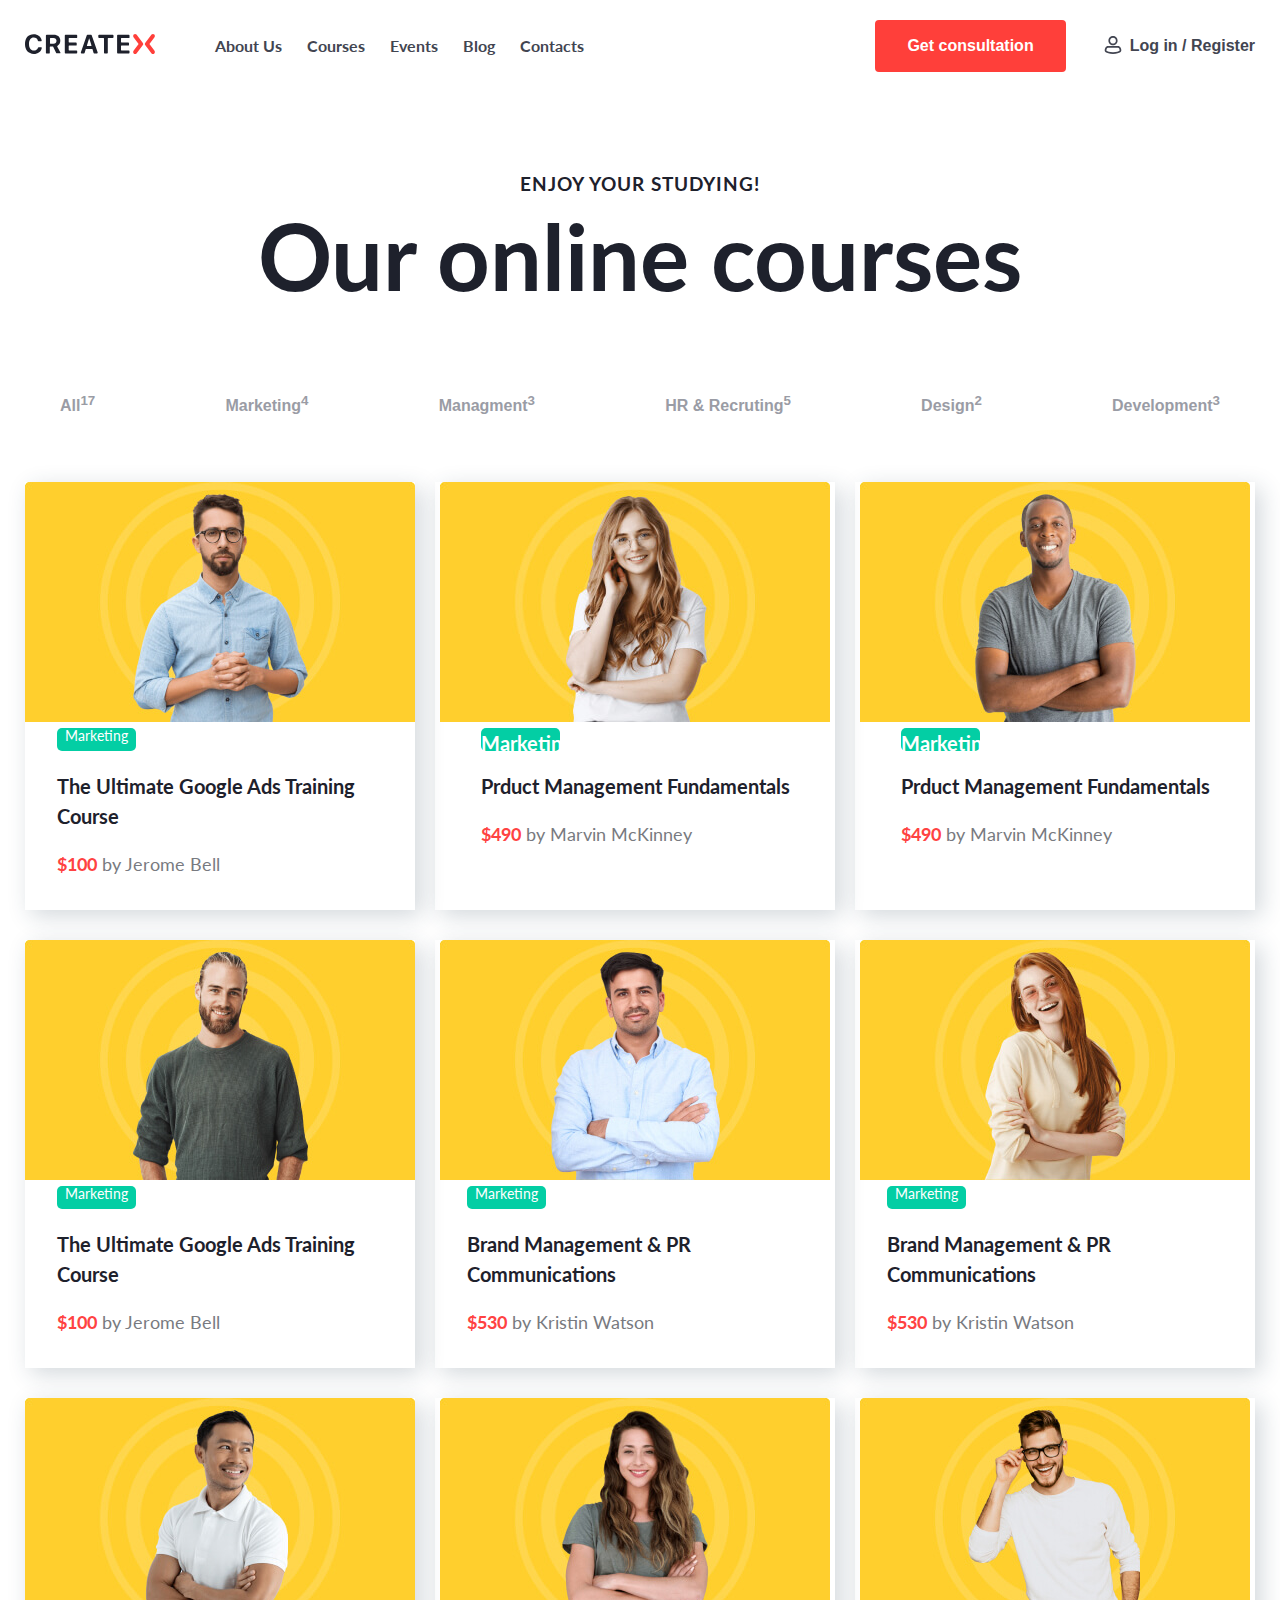
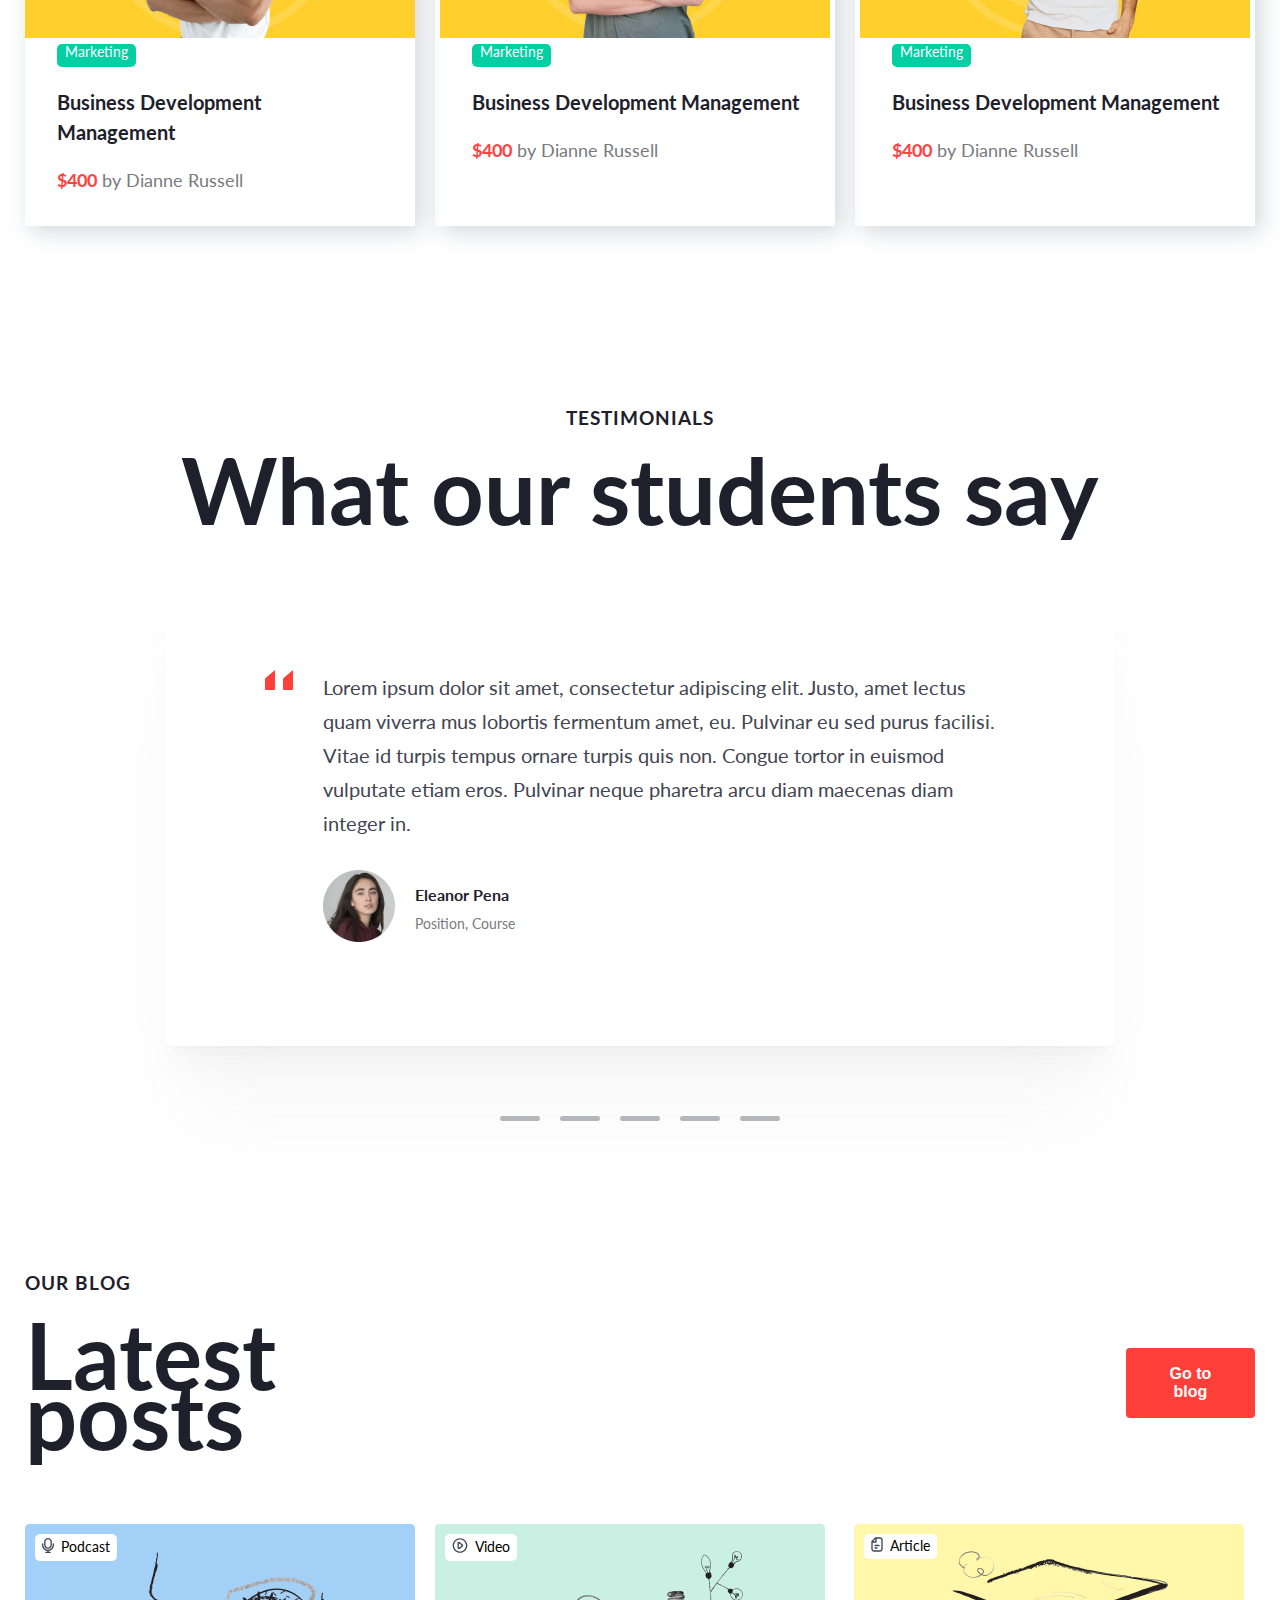
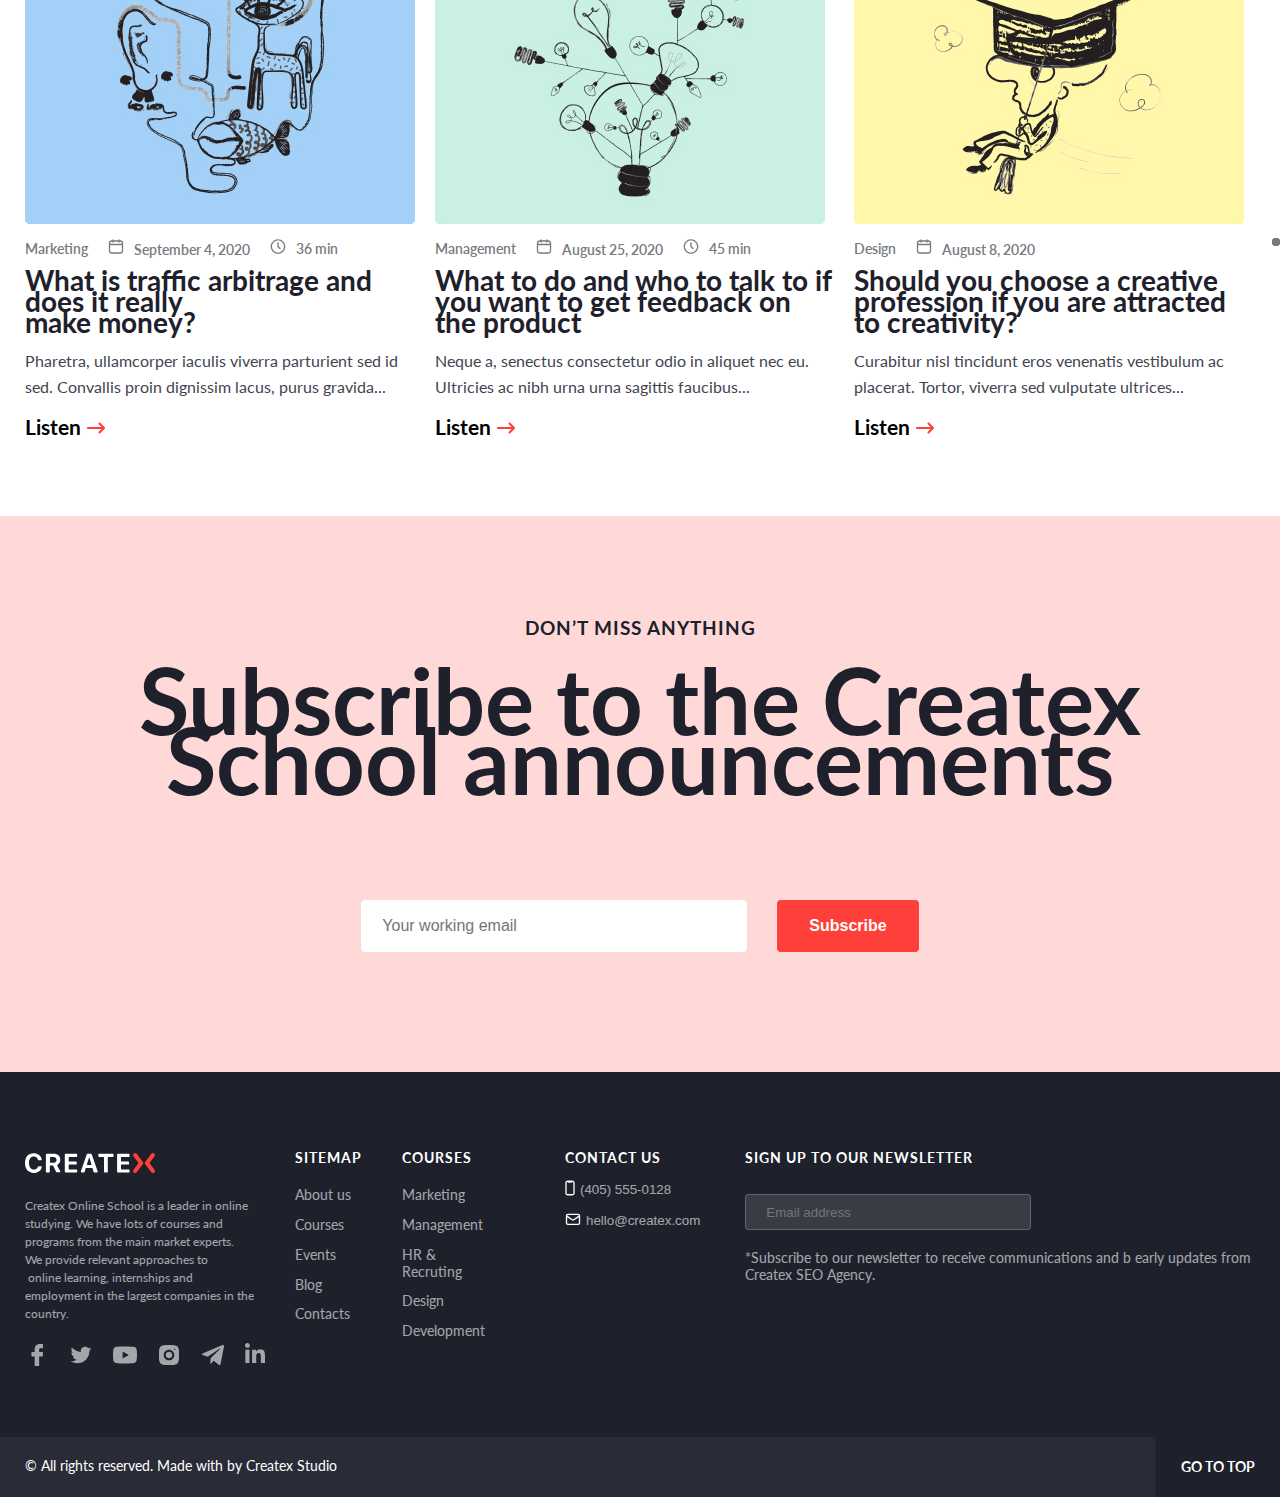
==== secondpage.html @ a1a4363f "just commit" ====
<!DOCTYPE html>
<html lang="en">
<head>
    <meta charset="UTF-8">
    <meta http-equiv="X-UA-Compatible" content="IE=edge">
    <meta name="viewport" content="width=device-width, initial-scale=1.0">
    <link rel="stylesheet" href="./style/main.css">
    <link rel="preconnect" href="https://fonts.googleapis.com">
    <link rel="preconnect" href="https://fonts.gstatic.com" crossorigin>
    <link href="https://fonts.googleapis.com/css2?family=Bebas+Neue&family=Cabin&family=Comfortaa:wght@300&family=Lato:ital@0;1&family=Montserrat:ital,wght@0,300;0,400;0,500;0,700;1,700&family=Nanum+Myeongjo&family=Nunito:wght@800&family=Prompt&family=Unna&family=Work+Sans:wght@100&display=swap" rel="stylesheet">
    <title>CreateX</title>
</head>
<body>
    <div class="wrapper">
        <header class="header">
           <div class="container">
            <div class="header_row">
                <div class="header_assets">
                    <div class="header_logo">
                        <svg width="130" height="22" viewBox="0 0 130 22" fill="none" xmlns="http://www.w3.org/2000/svg">
                            <g clip-path="url(#clip0_54032_1372)">
                            <path d="M0 11.0998C0 4.9998 3.3 1.2998 8.7 1.2998C12.8 1.2998 16.1 3.7998 16.7 7.4998C16.8 7.8998 16.5 8.1998 16.1 8.1998H13.5C13.2 8.1998 13 7.9998 12.9 7.6998C12.4 5.7998 10.8 4.5998 8.7 4.5998C5.8 4.5998 4 7.0998 4 11.0998C4 15.0998 5.8 17.5998 8.8 17.5998C10.9 17.5998 12.4 16.4998 13 14.6998C13.1 14.3998 13.3 14.1998 13.6 14.1998H16.2C16.6 14.1998 16.9 14.5998 16.8 14.8998C16.2 18.4998 13 20.8998 8.8 20.8998C3.3 20.8998 0 17.0998 0 11.0998Z" fill="#1E212C"/>
                            <path d="M24.2997 20.4001H21.3997C21.0997 20.4001 20.8997 20.2001 20.8997 19.9001V2.60006C20.8997 2.20006 21.2997 1.80006 21.6997 1.80006H28.6997C32.7997 1.80006 35.2997 4.10006 35.2997 7.70006C35.2997 9.80006 34.2997 11.7001 32.5997 12.7001C32.1997 12.9001 32.0997 13.4001 32.2997 13.7001L35.3997 19.6001C35.5997 19.9001 35.2997 20.3001 34.9997 20.3001H31.6997C31.4997 20.3001 31.2997 20.2001 31.1997 20.0001L28.2997 14.0001C28.1997 13.7001 27.8997 13.6001 27.5997 13.6001H25.2997C24.9997 13.6001 24.7997 13.8001 24.7997 14.1001V20.0001C24.8997 20.2001 24.5997 20.4001 24.2997 20.4001ZM24.8997 10.2001C24.8997 10.5001 25.0997 10.7001 25.3997 10.7001H28.3997C30.3997 10.7001 31.4997 9.60006 31.4997 7.80006C31.4997 6.00006 30.2997 4.90006 28.3997 4.90006H25.4997C25.1997 4.90006 24.9997 5.10006 24.9997 5.40006V10.2001H24.8997Z" fill="#1E212C"/>
                            <path d="M51.4998 20.4001H40.4998C40.0998 20.4001 39.7998 20.1001 39.7998 19.7001V2.50006C39.7998 2.10006 40.0998 1.80006 40.4998 1.80006H51.4998C51.8998 1.80006 52.1998 2.10006 52.1998 2.50006V4.40006C52.1998 4.80006 51.8998 5.10006 51.4998 5.10006H44.1998C43.8998 5.10006 43.6998 5.30006 43.6998 5.60006V9.00006C43.6998 9.30006 43.8998 9.50006 44.1998 9.50006H50.9998C51.3998 9.50006 51.6998 9.80006 51.6998 10.2001V11.9001C51.6998 12.3001 51.3998 12.6001 50.9998 12.6001H44.1998C43.8998 12.6001 43.6998 12.8001 43.6998 13.1001V16.9001C43.6998 17.2001 43.8998 17.4001 44.1998 17.4001H51.4998C51.8998 17.4001 52.1998 17.7001 52.1998 18.1001V20.0001C52.1998 20.1001 51.8998 20.4001 51.4998 20.4001Z" fill="#1E212C"/>
                            <path d="M66.9999 15.9001H61.2999C60.9999 15.9001 60.7999 16.1001 60.6999 16.3001L59.5999 20.0001C59.4999 20.3001 59.2999 20.4001 58.9999 20.4001H56.3999C55.9999 20.4001 55.6999 20.0001 55.7999 19.6001L61.7999 2.20006C61.8999 2.00006 62.0999 1.80006 62.3999 1.80006H66.0999C66.3999 1.80006 66.5999 2.00006 66.6999 2.20006L72.6999 19.6001C72.7999 20.0001 72.4999 20.4001 72.0999 20.4001H69.1999C68.8999 20.4001 68.6999 20.2001 68.5999 20.0001L67.4999 16.3001C67.4999 16.1001 67.1999 15.9001 66.9999 15.9001ZM62.0999 13.0001H66.1999C66.3999 13.0001 66.4999 12.8001 66.4999 12.6001L64.2999 5.60006H64.0999L61.8999 12.6001C61.7999 12.8001 61.8999 13.0001 62.0999 13.0001Z" fill="#1E212C"/>
                            <path d="M79.0001 19.7005V5.50045C79.0001 5.20045 78.8001 5.00045 78.5001 5.00045H74.1001C73.7001 5.00045 73.3001 4.70045 73.3001 4.20045V2.50045C73.3001 2.10045 73.6001 1.70045 74.1001 1.70045H87.7001C88.1001 1.70045 88.5001 2.00045 88.5001 2.50045V4.20045C88.5001 4.60045 88.2001 5.00045 87.7001 5.00045H83.3001C83.0001 5.00045 82.8001 5.20045 82.8001 5.50045V19.8004C82.8001 20.2004 82.5001 20.5005 82.1001 20.5005H79.6001C79.3001 20.4004 79.0001 20.1005 79.0001 19.7005Z" fill="#1E212C"/>
                            <path d="M103.8 20.4001H92.7999C92.3999 20.4001 92.0999 20.1001 92.0999 19.7001V2.50006C92.0999 2.10006 92.3999 1.80006 92.7999 1.80006H103.8C104.2 1.80006 104.5 2.10006 104.5 2.50006V4.40006C104.5 4.80006 104.2 5.10006 103.8 5.10006H96.4999C96.1999 5.10006 95.9999 5.30006 95.9999 5.60006V9.00006C95.9999 9.30006 96.1999 9.50006 96.4999 9.50006H103.3C103.7 9.50006 104 9.80006 104 10.2001V11.9001C104 12.3001 103.7 12.6001 103.3 12.6001H96.4999C96.1999 12.6001 95.9999 12.8001 95.9999 13.1001V16.9001C95.9999 17.2001 96.1999 17.4001 96.4999 17.4001H103.8C104.2 17.4001 104.5 17.7001 104.5 18.1001V20.0001C104.5 20.1001 104.2 20.4001 103.8 20.4001Z" fill="#1E212C"/>
                            <path d="M117.7 9.7L111.5 1.6C111.1 1.2 110.6 1 110.1 1C109.6 1 109.1 1.2 108.7 1.6C108 2.4 108 3.6 108.7 4.4L113.6 11L108.7 17.6C108 18.4 108 19.6 108.7 20.4C109.1 20.8 109.6 21 110.1 21C110.6 21 111.1 20.8 111.5 20.4L117.7 12.3C118.4 11.7 118.4 10.5 117.7 9.7Z" fill="#FF3F3A"/>
                            <path d="M120.343 9.7L126.543 1.6C126.943 1.2 127.443 1 127.943 1C128.443 1 128.943 1.2 129.343 1.6C130.043 2.4 130.043 3.6 129.343 4.4L124.443 11L129.343 17.6C130.043 18.4 130.043 19.6 129.343 20.4C128.943 20.8 128.443 21 127.943 21C127.443 21 126.943 20.8 126.543 20.4L120.343 12.3C119.643 11.7 119.643 10.5 120.343 9.7Z" fill="#FF3F3A"/>
                            </g>
                            <defs>
                            <clipPath id="clip0_54032_1372">
                            <rect width="130" height="22" fill="white"/>
                            </clipPath>
                            </defs>
                            </svg>
                    </div>
                    <div class="header_navbar">
                        <a href="http://127.0.0.1:5500/index.html" class="header_link">About Us</a>
                        <a href="http://127.0.0.1:5500/secondpage.html" class="header_link">Courses</a>
                        <a href="#" class="header_link">Events</a>
                        <a href="#" class="header_link">Blog</a>
                        <a href="#" class="header_link">Contacts</a>
                    </div>
                </div>
                <div class="header_buttons">
                    <button class="header_button">
                        <span class="header_button_text">Get consultation</span>
                    </button>
                    <button class="header_button_register">
                       <span class="header_button_icon">
                        <svg width="18" height="18" viewBox="0 0 18 18" fill="none" xmlns="http://www.w3.org/2000/svg">
                            <path fill-rule="evenodd" clip-rule="evenodd" d="M9.00019 1.70866C7.38936 1.70866 6.08353 3.0145 6.08353 4.62533C6.08353 6.23616 7.38936 7.54199 9.00019 7.54199C10.611 7.54199 11.9169 6.23616 11.9169 4.62533C11.9169 3.0145 10.611 1.70866 9.00019 1.70866ZM4.41686 4.62533C4.41686 2.09402 6.46889 0.0419922 9.00019 0.0419922C11.5315 0.0419922 13.5835 2.09402 13.5835 4.62533C13.5835 7.15663 11.5315 9.20866 9.00019 9.20866C6.46889 9.20866 4.41686 7.15663 4.41686 4.62533Z" fill="#424551"/>
                            <path fill-rule="evenodd" clip-rule="evenodd" d="M4.08691 11.7087C3.50914 11.7087 3.05755 11.99 2.87424 12.3942C2.62053 12.9536 2.39078 13.6196 2.33656 14.2513C2.31233 14.5337 2.43006 14.7418 2.5923 14.8426C3.44993 15.3753 5.43719 16.292 9.00019 16.292C12.5632 16.292 14.5505 15.3753 15.4081 14.8426C15.5703 14.7418 15.6881 14.5337 15.6638 14.2513C15.6096 13.6196 15.3799 12.9536 15.1261 12.3942C14.9428 11.99 14.4912 11.7087 13.9135 11.7087H4.08691ZM1.35639 11.7058C1.86301 10.5887 2.99428 10.042 4.08691 10.042H13.9135C15.0061 10.042 16.1374 10.5887 16.644 11.7058C16.935 12.3474 17.2472 13.2099 17.3244 14.1088C17.3946 14.9273 17.0544 15.7819 16.2876 16.2583C15.1596 16.959 12.8665 17.9587 9.00019 17.9587C5.13386 17.9587 2.84078 16.959 1.71283 16.2583C0.945947 15.7819 0.605747 14.9273 0.676001 14.1088C0.753149 13.2099 1.0654 12.3474 1.35639 11.7058Z" fill="#424551"/>
                        </svg>
                       </span>
                       <span class="header_button_text header_register">Log in / Register</span>
                    </button>
                    <button class="header_burger">
                        <div class="burger"><svg width="24" height="24" viewBox="0 0 24 24" fill="none" xmlns="http://www.w3.org/2000/svg">
                            <path fill-rule="evenodd" clip-rule="evenodd" d="M1 12C1 11.4477 1.44772 11 2 11H22C22.5523 11 23 11.4477 23 12C23 12.5523 22.5523 13 22 13H2C1.44772 13 1 12.5523 1 12Z" fill="#1E212C"/>
                            <path fill-rule="evenodd" clip-rule="evenodd" d="M1 18C1 17.4477 1.44772 17 2 17H22C22.5523 17 23 17.4477 23 18C23 18.5523 22.5523 19 22 19H2C1.44772 19 1 18.5523 1 18Z" fill="#1E212C"/>
                            <path fill-rule="evenodd" clip-rule="evenodd" d="M1 6C1 5.44772 1.44772 5 2 5H22C22.5523 5 23 5.44772 23 6C23 6.55228 22.5523 7 22 7H2C1.44772 7 1 6.55228 1 6Z" fill="#1E212C"/>
                            </svg>
                            </div>
                    </button>
                </div>
            </div>
           </div>
        </header>
        <main class="main">
            <section class="courses">
                <div class="container">
                    <div class="courses_title">
                        <div class="course_types_row_text benefits_title">
                            <div class="context_small_title">
                                <h3>Enjoy your studying!</h3>
                            </div>
                            <div class="context_big_title">
                                <h1>Our online courses</h1>
                            </div>
                        </div>
                    </div>
                   <div class="courses_choice">
                    <button class="banner_content_button benefits_info_button">
                        <span class="header_button_text benefits_info_text">All<sup>17</sup></span>
                    </button>
                    <button class="banner_content_button benefits_info_button">
                        <span class="header_button_text benefits_info_text">Marketing<sup>4</sup>
                        </span>
                    </button>
                    <button class="banner_content_button benefits_info_button">
                        <span class="header_button_text benefits_info_text">Managment<sup>3</sup></span>
                    </button>
                    <button class="banner_content_button benefits_info_button">
                        <span class="header_button_text banner_content_text">HR & Recruting<sup>5</sup></span>
                    </button>
                    <button class="banner_content_button benefits_info_button">
                        <span class="header_button_text banner_content_text">Design<sup>2</sup></span>
                    </button>
                    <button class="banner_content_button benefits_info_button">
                        <span class="header_button_text banner_content_text">Development<sup>3</sup></span>
                    </button>
                   </div>
                </div>
            </section>
            <section class="course_info">
                <div class="container">
                    <div class="course_info_row second_row">
                        <div class="course_info_row_left">
                            <div class="block_info block_info_second">
                                <div class="block_info_image">
                                    <img src="/images/handgesure.png" alt="">
                                 </div>
                                 <div class="block_info_content">
                                     <div class="block_info_content_type">Marketing</div>
                                     <div class="block_info_content_title">The Ultimate Google Ads Training Course</div>
                                     <div class="price_info">
                                         <div class="price_info_price">$100</div>
                                         <div class="price_info_name">by Jerome Bell</div>
                                     </div>
                                 </div>
                            </div>
                            <div class="block_info block_info_second">
                                <div class="block_info_image">
                                    <img src="/images/boywithbrades.png" alt="">
                                 </div>
                                 <div class="block_info_content">
                                     <div class="block_info_content_type">Marketing</div>
                                     <div class="block_info_content_title">The Ultimate Google Ads Training Course</div>
                                     <div class="price_info">
                                         <div class="price_info_price">$100</div>
                                         <div class="price_info_name">by Jerome Bell</div>
                                     </div>
                                 </div>
                            </div>
                            <div class="block_info block_info_second">
                                <div class="block_info_image">
                                    <img src="/images/armscrossed.png" alt="">
                                 </div>
                                 <div class="block_info_content">
                                     <div class="block_info_content_type">Marketing</div>
                                     <div class="block_info_content_title">Business Development Management</div>
                                     <div class="price_info">
                                         <div class="price_info_price">$400</div>
                                         <div class="price_info_name">by Dianne Russell</div>
                                     </div>
                                 </div>
                            </div>
                        </div>
                        <div class="course_info_row_center">
                            <div class="block_info block_info_second">
                                <div class="block_info_image">
                                    <img src="/images/girlglasses.png" alt="">
                                </div>
                                <div class="block_info_content">
                                  <div class="block_info_content_title">
                                    <div class="block_info_content_type">Marketing</div>
                                    <div class="block_info_content_title">Prduct Management Fundamentals</div>
                                  </div>
                                     <div class="price_info">
                                         <div class="price_info_price">$490</div>
                                         <div class="price_info_name">by Marvin McKinney</div>
                                     </div>
                                </div>
                            </div>
                            <div class="block_info block_info_second">
                                <div class="block_info_image">
                                    <img src="/images/indianguy.png" alt="">
                                 </div>
                                 <div class="block_info_content">
                                     <div class="block_info_content_type">Marketing</div>
                                     <div class="block_info_content_title">Brand Management & PR Communications</div>
                                     <div class="price_info">
                                         <div class="price_info_price">$530</div>
                                         <div class="price_info_name">by Kristin Watson</div>
                                     </div>
                                 </div>
                            </div>
                            <div class="block_info block_info_second">
                                <div class="block_info_image">
                                    <img src="/images/girlarmcrossed.png" alt="">
                                 </div>
                                 <div class="block_info_content">
                                     <div class="block_info_content_type">Marketing</div>
                                     <div class="block_info_content_title">Business Development Management</div>
                                     <div class="price_info">
                                         <div class="price_info_price">$400</div>
                                         <div class="price_info_name">by Dianne Russell</div>
                                     </div>
                                 </div>
                            </div>
                        </div>
                        <div class="course_info_row_right">
                            <div class="block_info block_info_second">
                                <div class="block_info_image">
                                    <img src="/images/nigga.png" alt="">
                                </div>
                                <div class="block_info_content">
                                  <div class="block_info_content_title">
                                    <div class="block_info_content_type">Marketing</div>
                                    <div class="block_info_content_title">Prduct Management Fundamentals</div>
                                  </div>
                                     <div class="price_info">
                                         <div class="price_info_price">$490</div>
                                         <div class="price_info_name">by Marvin McKinney</div>
                                     </div>
                                </div>
                            </div>
                            <div class="block_info block_info_second">
                                <div class="block_info_image">
                                    <img src="/images/girlloughing.png" alt="">
                                 </div>
                                 <div class="block_info_content">
                                     <div class="block_info_content_type">Marketing</div>
                                     <div class="block_info_content_title">Brand Management & PR Communications</div>
                                     <div class="price_info">
                                         <div class="price_info_price">$530</div>
                                         <div class="price_info_name">by Kristin Watson</div>
                                     </div>
                                 </div>
                            </div>
                            <div class="block_info block_info_second">
                                <div class="block_info_image">
                                    <img src="/images/boywithglasses.png" alt="">
                                 </div>
                                 <div class="block_info_content">
                                     <div class="block_info_content_type">Marketing</div>
                                     <div class="block_info_content_title">Business Development Management</div>
                                     <div class="price_info">
                                         <div class="price_info_price">$400</div>
                                         <div class="price_info_name">by Dianne Russell</div>
                                     </div>
                                 </div>
                            </div>
                        </div>
                    </div>
                </div>
            </section>
            <section class="students_opinion">
                <div class="container">
                    <div class="events_title">
                        <div class="course_types_row_text benefits_title">
                            <div class="context_small_title">
                                <h3>TESTIMONIALS</h3>
                            </div>
                            <div class="context_big_title">
                                <h1>What our students say</h1>
                            </div>
                        </div>
                    </div>
                    <div class="students_opinion_content">
                        <div class="students_opinion_content_row">
                            <div class="students_opinion_content_icon">
                                <svg width="28" height="20" viewBox="0 0 28 20" fill="none" xmlns="http://www.w3.org/2000/svg">
                                    <path d="M18 8.92534C18 8.63119 18.1295 8.35196 18.3541 8.16195L28 0V19C28 19.5523 27.5523 20 27 20H19C18.4477 20 18 19.5523 18 19V8.92534Z" fill="#FF3F3A"/>
                                    <path d="M0 8.92534C0 8.63119 0.129507 8.35196 0.354058 8.16195L10 0V19C10 19.5523 9.55228 20 9 20H1C0.447715 20 0 19.5523 0 19V8.92534Z" fill="#FF3F3A"/>
                                    </svg>
                            </div>
                           <div class="students_opinion_content_desc">
                            <div class="students_opinion_content_text">
                                <p> Lorem ipsum dolor sit amet, consectetur adipiscing elit. Justo, amet lectus quam viverra mus lobortis fermentum amet, eu. Pulvinar eu sed purus facilisi. Vitae id turpis tempus ornare turpis quis non. Congue tortor in euismod vulputate etiam eros. Pulvinar neque pharetra arcu diam maecenas diam integer in.</p>
                            </div>
                            <div class="students_opinion_content_info">
                                <div class="students_opinion_content_image">
                                    <img src="/images/image (4).png" alt="">
                                </div>
                                <div class="students_opinion_content_info_text">
                                    <div class="students_opinion_content_info_title">Eleanor Pena</div>
                                    <div class="students_opinion_content_info_subtitle">Position, Course</div>
                                </div>
                            </div>
                           </div>
                           
                        </div>
                    </div>
                    <div class="students_opinion_sections">
                        <div class="students_opinion_section"></div>
                        <div class="students_opinion_section"></div>
                        <div class="students_opinion_section"></div>
                        <div class="students_opinion_section"></div>
                        <div class="students_opinion_section"></div>
                    </div>
                    
                </div>
            </section>
            <section class="course_types">
                <div class="container">
                    <div class="course_types_row course_types_row_row">
                        <div class="course_types_row_text">
                            <div class="context_small_title">
                                <h3>Our blog</h3>
                            </div>
                            <div class="context_big_title">
                                <h1>Latest posts</h1>
                            </div>
                        </div>
                        <button class="header_button banner_button_button">
                            <span class="header_button_text">Go to blog</span>
                        </button>
                    </div>
                </div>
            </section>
            <section class="posts">
                <div class="container">
                    <div class="posts_row">
                        <div class="posts_panel">
                            <div class="posts_panel_image">
                                <img src="/images/image11.png" alt="image">
                                <div class="posts_panel_image_post_type">
                                    <div class="post_type_icon"><svg width="12" height="17" viewBox="0 0 12 17" fill="none" xmlns="http://www.w3.org/2000/svg">
                                        <path fill-rule="evenodd" clip-rule="evenodd" d="M2.13333 4.76706C2.13333 2.63156 3.8645 0.900391 6 0.900391C8.1355 0.900391 9.86667 2.63156 9.86667 4.76706V7.96706C9.86667 10.1026 8.1355 11.8337 6 11.8337C3.8645 11.8337 2.13333 10.1026 2.13333 7.96706V4.76706ZM6 2.23372C4.60088 2.23372 3.46667 3.36794 3.46667 4.76706V7.96706C3.46667 9.36618 4.60088 10.5004 6 10.5004C7.39912 10.5004 8.53333 9.36618 8.53333 7.96706V4.76706C8.53333 3.36794 7.39912 2.23372 6 2.23372Z" fill="#424551"/>
                                        <path fill-rule="evenodd" clip-rule="evenodd" d="M0.666667 6.23372C1.03486 6.23372 1.33333 6.5322 1.33333 6.90039V7.96706C1.33333 10.5444 3.42267 12.6337 6 12.6337C8.57733 12.6337 10.6667 10.5444 10.6667 7.96706V6.90039C10.6667 6.5322 10.9651 6.23372 11.3333 6.23372C11.7015 6.23372 12 6.5322 12 6.90039V7.96706C12 11.2808 9.31371 13.9671 6 13.9671C2.68629 13.9671 0 11.2808 0 7.96706V6.90039C0 6.5322 0.298477 6.23372 0.666667 6.23372Z" fill="#424551"/>
                                        <path fill-rule="evenodd" clip-rule="evenodd" d="M6 13.1671C6.36819 13.1671 6.66667 13.4655 6.66667 13.8337V14.7671H8.13333C8.50152 14.7671 8.8 15.0655 8.8 15.4337C8.8 15.8019 8.50152 16.1004 8.13333 16.1004H3.86667C3.49848 16.1004 3.2 15.8019 3.2 15.4337C3.2 15.0655 3.49848 14.7671 3.86667 14.7671H5.33333V13.8337C5.33333 13.4655 5.63181 13.1671 6 13.1671Z" fill="#424551"/>
                                        </svg>
                                        </div>
                                    <div class="post_type_text">Podcast</div>
                                </div>
                            </div>
                            <div class="posts_panel_content">
                                <div class="posts_panel_info">
                                    <div class="posts_panel_timeline">
                                        <p>Marketing</p>
                                    </div>
                                    <div class="posts_panel_timeline">
                                        <div class="icon">
                                            <svg width="16" height="17" viewBox="0 0 16 17" fill="none" xmlns="http://www.w3.org/2000/svg">
                                            <path fill-rule="evenodd" clip-rule="evenodd" d="M5.00016 1.33398C5.36835 1.33398 5.66683 1.63246 5.66683 2.00065V2.33399L10.3335 2.334V2.00065C10.3335 1.63246 10.632 1.33398 11.0002 1.33398C11.3684 1.33398 11.6668 1.63246 11.6668 2.00065V2.334L12.5002 2.33401C13.9729 2.33401 15.1668 3.52792 15.1668 5.00067V13.0006C15.1668 14.4734 13.9729 15.6673 12.5002 15.6673L3.50016 15.6673C2.0274 15.6673 0.833496 14.4734 0.833496 13.0007L0.833496 6.50078L0.833496 5.00065C0.833496 3.52789 2.02741 2.33398 3.50017 2.33399L4.3335 2.33399V2.00065C4.3335 1.63246 4.63197 1.33398 5.00016 1.33398ZM4.3335 3.66732L3.50017 3.66732C2.76378 3.66732 2.16683 4.26427 2.16683 5.00065V5.83398H13.8335V5.00067C13.8335 4.26429 13.2365 3.66734 12.5002 3.66734L11.6668 3.66734V4.00065C11.6668 4.36884 11.3684 4.66732 11.0002 4.66732C10.632 4.66732 10.3335 4.36884 10.3335 4.00065V3.66734L5.66683 3.66733V4.00065C5.66683 4.36884 5.36835 4.66732 5.00016 4.66732C4.63197 4.66732 4.3335 4.36884 4.3335 4.00065V3.66732ZM13.8335 7.16732H2.16683L2.16683 13.0007C2.16683 13.737 2.76378 14.334 3.50016 14.334L12.5002 14.334C13.2365 14.334 13.8335 13.737 13.8335 13.0006V7.16732Z" fill="#787A80"/>
                                            </svg>
                                            </div>
                                        <p>September 4, 2020</p>
                                    </div>
                                    <div class="posts_panel_timeline">
                                        <div class="icon">
                                            <svg width="16" height="15" viewBox="0 0 16 15" fill="none" xmlns="http://www.w3.org/2000/svg">
                                                <path d="M8.6665 3.83268C8.6665 3.46449 8.36803 3.16602 7.99984 3.16602C7.63165 3.16602 7.33317 3.46449 7.33317 3.83268V7.49935C7.33317 7.67616 7.40341 7.84573 7.52843 7.97075L9.52843 9.97075C9.78878 10.2311 10.2109 10.2311 10.4712 9.97075C10.7316 9.7104 10.7316 9.28829 10.4712 9.02794L8.6665 7.22321V3.83268Z" fill="#787A80"/>
                                                <path fill-rule="evenodd" clip-rule="evenodd" d="M7.99984 0.166016C3.94975 0.166016 0.666504 3.44926 0.666504 7.49935C0.666504 11.5494 3.94975 14.8327 7.99984 14.8327C12.0499 14.8327 15.3332 11.5494 15.3332 7.49935C15.3332 3.44926 12.0499 0.166016 7.99984 0.166016ZM1.99984 7.49935C1.99984 4.18564 4.68613 1.49935 7.99984 1.49935C11.3135 1.49935 13.9998 4.18564 13.9998 7.49935C13.9998 10.8131 11.3135 13.4993 7.99984 13.4993C4.68613 13.4993 1.99984 10.8131 1.99984 7.49935Z" fill="#787A80"/>
                                                </svg>
                                        </div>
                                        <p>36 min</p>
                                    </div>
                                </div>
                                <div class="posts_panel_title">
                                    <h1>What is traffic arbitrage and does it really <br> make money?</h1>
                                </div>
                                <div class="posts_panel_subtitle">
                                    <p>Pharetra, ullamcorper iaculis viverra parturient sed id <br> sed. Convallis proin dignissim lacus, purus gravida...</p>
                                </div>
                                <div class="posts_panel_link">
                                    <div class="posts_panel_link_text">
                                    <h2>Listen</h2>
                                    </div>
                                    <div class="posts_panel_link_text_icon">
                                        <svg width="18" height="12" viewBox="0 0 18 12" fill="none" xmlns="http://www.w3.org/2000/svg">
                                        <path fill-rule="evenodd" clip-rule="evenodd" d="M11.7929 0.792893C12.1834 0.402369 12.8166 0.402369 13.2071 0.792893L17.7071 5.29289C18.0976 5.68342 18.0976 6.31658 17.7071 6.70711L13.2071 11.2071C12.8166 11.5976 12.1834 11.5976 11.7929 11.2071C11.4024 10.8166 11.4024 10.1834 11.7929 9.79289L14.5858 7H1C0.447715 7 0 6.55228 0 6C0 5.44772 0.447715 5 1 5H14.5858L11.7929 2.20711C11.4024 1.81658 11.4024 1.18342 11.7929 0.792893Z" fill="#FF3F3A"/>
                                        </svg>
                                    </div>
                                </div>
                            </div>
                        </div>
                        <div class="posts_panel">
                            <div class="posts_panel_image">
                                <img src="/images/image22.png" alt="image">
                                <div class="posts_panel_image_post_type">
                                    <div class="post_type_icon">
                                        <svg width="16" height="17" viewBox="0 0 16 17" fill="none" xmlns="http://www.w3.org/2000/svg">
                                            <path fill-rule="evenodd" clip-rule="evenodd" d="M10.7117 7.44002C11.4099 7.97368 11.4099 9.02507 10.7117 9.55873L7.65841 11.8924C6.78101 12.5629 5.51541 11.9373 5.51541 10.833V6.16575C5.51541 5.06144 6.78101 4.43581 7.65841 5.1064L10.7117 7.44002ZM9.90204 8.49938L6.84875 6.16575L6.84875 10.833L9.90204 8.49938Z" fill="#424551"/>
                                            <path fill-rule="evenodd" clip-rule="evenodd" d="M7.99984 2.49935C4.68613 2.49935 1.99984 5.18564 1.99984 8.49935C1.99984 11.8131 4.68613 14.4993 7.99984 14.4993C11.3135 14.4993 13.9998 11.8131 13.9998 8.49935C13.9998 5.18564 11.3135 2.49935 7.99984 2.49935ZM0.666504 8.49935C0.666504 4.44926 3.94975 1.16602 7.99984 1.16602C12.0499 1.16602 15.3332 4.44926 15.3332 8.49935C15.3332 12.5494 12.0499 15.8327 7.99984 15.8327C3.94975 15.8327 0.666504 12.5494 0.666504 8.49935Z" fill="#424551"/>
                                            </svg>
                                        </div>
                                    <div class="post_type_text">Video</div>
                                </div>
                            </div>
                            <div class="posts_panel_content">
                                <div class="posts_panel_info">
                                    <div class="posts_panel_timeline">
                                        <p>Management</p>
                                    </div>
                                    <div class="posts_panel_timeline">
                                        <div class="icon">
                                            <svg width="16" height="17" viewBox="0 0 16 17" fill="none" xmlns="http://www.w3.org/2000/svg">
                                            <path fill-rule="evenodd" clip-rule="evenodd" d="M5.00016 1.33398C5.36835 1.33398 5.66683 1.63246 5.66683 2.00065V2.33399L10.3335 2.334V2.00065C10.3335 1.63246 10.632 1.33398 11.0002 1.33398C11.3684 1.33398 11.6668 1.63246 11.6668 2.00065V2.334L12.5002 2.33401C13.9729 2.33401 15.1668 3.52792 15.1668 5.00067V13.0006C15.1668 14.4734 13.9729 15.6673 12.5002 15.6673L3.50016 15.6673C2.0274 15.6673 0.833496 14.4734 0.833496 13.0007L0.833496 6.50078L0.833496 5.00065C0.833496 3.52789 2.02741 2.33398 3.50017 2.33399L4.3335 2.33399V2.00065C4.3335 1.63246 4.63197 1.33398 5.00016 1.33398ZM4.3335 3.66732L3.50017 3.66732C2.76378 3.66732 2.16683 4.26427 2.16683 5.00065V5.83398H13.8335V5.00067C13.8335 4.26429 13.2365 3.66734 12.5002 3.66734L11.6668 3.66734V4.00065C11.6668 4.36884 11.3684 4.66732 11.0002 4.66732C10.632 4.66732 10.3335 4.36884 10.3335 4.00065V3.66734L5.66683 3.66733V4.00065C5.66683 4.36884 5.36835 4.66732 5.00016 4.66732C4.63197 4.66732 4.3335 4.36884 4.3335 4.00065V3.66732ZM13.8335 7.16732H2.16683L2.16683 13.0007C2.16683 13.737 2.76378 14.334 3.50016 14.334L12.5002 14.334C13.2365 14.334 13.8335 13.737 13.8335 13.0006V7.16732Z" fill="#787A80"/>
                                            </svg>
                                            </div>
                                        <p>August 25, 2020</p>
                                    </div>
                                    <div class="posts_panel_timeline">
                                        <div class="icon">
                                            <svg width="16" height="15" viewBox="0 0 16 15" fill="none" xmlns="http://www.w3.org/2000/svg">
                                                <path d="M8.6665 3.83268C8.6665 3.46449 8.36803 3.16602 7.99984 3.16602C7.63165 3.16602 7.33317 3.46449 7.33317 3.83268V7.49935C7.33317 7.67616 7.40341 7.84573 7.52843 7.97075L9.52843 9.97075C9.78878 10.2311 10.2109 10.2311 10.4712 9.97075C10.7316 9.7104 10.7316 9.28829 10.4712 9.02794L8.6665 7.22321V3.83268Z" fill="#787A80"/>
                                                <path fill-rule="evenodd" clip-rule="evenodd" d="M7.99984 0.166016C3.94975 0.166016 0.666504 3.44926 0.666504 7.49935C0.666504 11.5494 3.94975 14.8327 7.99984 14.8327C12.0499 14.8327 15.3332 11.5494 15.3332 7.49935C15.3332 3.44926 12.0499 0.166016 7.99984 0.166016ZM1.99984 7.49935C1.99984 4.18564 4.68613 1.49935 7.99984 1.49935C11.3135 1.49935 13.9998 4.18564 13.9998 7.49935C13.9998 10.8131 11.3135 13.4993 7.99984 13.4993C4.68613 13.4993 1.99984 10.8131 1.99984 7.49935Z" fill="#787A80"/>
                                                </svg>
                                        </div>
                                        <p>45 min</p>
                                    </div>
                                </div>
                                <div class="posts_panel_title">
                                    <h1>What to do and who to talk to if you want to get feedback on the product</h1>
                                </div>
                                <div class="posts_panel_subtitle">
                                    <p>Neque a, senectus consectetur odio in aliquet nec eu. Ultricies ac nibh urna urna sagittis faucibus...</p>
                                </div>
                                <div class="posts_panel_link">
                                    <div class="posts_panel_link_text">
                                    <h2>Listen</h2>
                                    </div>
                                    <div class="posts_panel_link_text_icon">
                                        <svg width="18" height="12" viewBox="0 0 18 12" fill="none" xmlns="http://www.w3.org/2000/svg">
                                        <path fill-rule="evenodd" clip-rule="evenodd" d="M11.7929 0.792893C12.1834 0.402369 12.8166 0.402369 13.2071 0.792893L17.7071 5.29289C18.0976 5.68342 18.0976 6.31658 17.7071 6.70711L13.2071 11.2071C12.8166 11.5976 12.1834 11.5976 11.7929 11.2071C11.4024 10.8166 11.4024 10.1834 11.7929 9.79289L14.5858 7H1C0.447715 7 0 6.55228 0 6C0 5.44772 0.447715 5 1 5H14.5858L11.7929 2.20711C11.4024 1.81658 11.4024 1.18342 11.7929 0.792893Z" fill="#FF3F3A"/>
                                        </svg>
                                    </div>
                                </div>
                            </div>
                        </div>
                        <div class="posts_panel">
                            <div class="posts_panel_image">
                                <img src="/images/image33.png" alt="image">
                                <div class="posts_panel_image_post_type">
                                    <div class="post_type_icon">
                                        <svg width="12" height="15" viewBox="0 0 12 15" fill="none" xmlns="http://www.w3.org/2000/svg">
                                            <path fill-rule="evenodd" clip-rule="evenodd" d="M3.3335 8.50065C3.3335 8.13246 3.63197 7.83398 4.00016 7.83398H8.00016C8.36835 7.83398 8.66683 8.13246 8.66683 8.50065C8.66683 8.86884 8.36835 9.16732 8.00016 9.16732H4.00016C3.63197 9.16732 3.3335 8.86884 3.3335 8.50065Z" fill="#424551"/>
                                            <path fill-rule="evenodd" clip-rule="evenodd" d="M3.3335 11.0007C3.3335 10.6325 3.63197 10.334 4.00016 10.334H6.00016C6.36835 10.334 6.66683 10.6325 6.66683 11.0007C6.66683 11.3688 6.36835 11.6673 6.00016 11.6673H4.00016C3.63197 11.6673 3.3335 11.3688 3.3335 11.0007Z" fill="#424551"/>
                                            <path fill-rule="evenodd" clip-rule="evenodd" d="M4.02877 0.529247C4.1538 0.404222 4.32337 0.333984 4.50018 0.333984H9.00018C10.4729 0.333984 11.6668 1.52789 11.6668 3.00065L11.6668 12.0007C11.6668 13.4734 10.4729 14.6673 9.00018 14.6673H3.00016C1.5274 14.6673 0.333492 13.4734 0.333496 12.0006L0.333513 4.50065C0.333513 4.32384 0.403751 4.15427 0.528775 4.02925L4.02877 0.529247ZM4.33349 2.11015V4.33398H2.10965L4.33349 2.11015ZM1.66684 5.66732L1.66683 12.0006C1.66683 12.737 2.26378 13.334 3.00016 13.334H9.00018C9.73656 13.334 10.3335 12.737 10.3335 12.0007L10.3335 3.00065C10.3335 2.26427 9.73656 1.66732 9.00018 1.66732H5.66682V5.00065C5.66682 5.36884 5.36835 5.66732 5.00016 5.66732H1.66684Z" fill="#424551"/>
                                            </svg>
                                            
                                        </div>
                                    <div class="post_type_text">Article</div>
                                </div>
                            </div>
                            <div class="posts_panel_content">
                                <div class="posts_panel_info">
                                    <div class="posts_panel_timeline">
                                        <p>Design</p>
                                    </div>
                                    <div class="posts_panel_timeline">
                                        <div class="icon">
                                            <svg width="16" height="17" viewBox="0 0 16 17" fill="none" xmlns="http://www.w3.org/2000/svg">
                                            <path fill-rule="evenodd" clip-rule="evenodd" d="M5.00016 1.33398C5.36835 1.33398 5.66683 1.63246 5.66683 2.00065V2.33399L10.3335 2.334V2.00065C10.3335 1.63246 10.632 1.33398 11.0002 1.33398C11.3684 1.33398 11.6668 1.63246 11.6668 2.00065V2.334L12.5002 2.33401C13.9729 2.33401 15.1668 3.52792 15.1668 5.00067V13.0006C15.1668 14.4734 13.9729 15.6673 12.5002 15.6673L3.50016 15.6673C2.0274 15.6673 0.833496 14.4734 0.833496 13.0007L0.833496 6.50078L0.833496 5.00065C0.833496 3.52789 2.02741 2.33398 3.50017 2.33399L4.3335 2.33399V2.00065C4.3335 1.63246 4.63197 1.33398 5.00016 1.33398ZM4.3335 3.66732L3.50017 3.66732C2.76378 3.66732 2.16683 4.26427 2.16683 5.00065V5.83398H13.8335V5.00067C13.8335 4.26429 13.2365 3.66734 12.5002 3.66734L11.6668 3.66734V4.00065C11.6668 4.36884 11.3684 4.66732 11.0002 4.66732C10.632 4.66732 10.3335 4.36884 10.3335 4.00065V3.66734L5.66683 3.66733V4.00065C5.66683 4.36884 5.36835 4.66732 5.00016 4.66732C4.63197 4.66732 4.3335 4.36884 4.3335 4.00065V3.66732ZM13.8335 7.16732H2.16683L2.16683 13.0007C2.16683 13.737 2.76378 14.334 3.50016 14.334L12.5002 14.334C13.2365 14.334 13.8335 13.737 13.8335 13.0006V7.16732Z" fill="#787A80"/>
                                            </svg>
                                            </div>
                                        <p>August 8, 2020</p>
                                    </div>
                                </div>
                                <div class="posts_panel_title">
                                    <h1>Should you choose a creative profession if you are attracted to creativity?</h1>
                                </div>
                                <div class="posts_panel_subtitle">
                                    <p>Curabitur nisl tincidunt eros venenatis vestibulum ac placerat. Tortor, viverra sed vulputate ultrices...</p>
                                </div>
                                <div class="posts_panel_link">
                                    <div class="posts_panel_link_text">
                                    <h2>Listen</h2>
                                    </div>
                                    <div class="posts_panel_link_text_icon">
                                        <svg width="18" height="12" viewBox="0 0 18 12" fill="none" xmlns="http://www.w3.org/2000/svg">
                                        <path fill-rule="evenodd" clip-rule="evenodd" d="M11.7929 0.792893C12.1834 0.402369 12.8166 0.402369 13.2071 0.792893L17.7071 5.29289C18.0976 5.68342 18.0976 6.31658 17.7071 6.70711L13.2071 11.2071C12.8166 11.5976 12.1834 11.5976 11.7929 11.2071C11.4024 10.8166 11.4024 10.1834 11.7929 9.79289L14.5858 7H1C0.447715 7 0 6.55228 0 6C0 5.44772 0.447715 5 1 5H14.5858L11.7929 2.20711C11.4024 1.81658 11.4024 1.18342 11.7929 0.792893Z" fill="#FF3F3A"/>
                                        </svg>
                                    </div>
                                </div>
                            </div>
                        </div>
                    </div>
                </div>
            </section>
            <section class="register">
                <div class="container">
                    <div class="register_title">
                        <div class="course_types_row_text benefits_title">
                            <div class="context_small_title">
                                <h3>Don’t miss anything</h3>
                            </div>
                            <div class="context_big_title">
                                <h1>Subscribe to the Createx School announcements</h1>
                            </div>
                        </div>
                    </div>
                    <div class="register_panel">
                        <div>
                            <input type="email" class="register_button" placeholder="Your working email">
                        </div>
                        <div class="register_panel_button">
                            <button class="header_button banner_button_button">
                                <span class="header_button_text">Subscribe</span>
                            </button>
                        </div>
                    </div>
                </div>
            </section>
        </main>
        <footer class="footer">
           <div class="container">
            <div class="footer_row">
            <div class="footer_content">
                    <div class="footer_content_socialmedia">
                        <div class="header_logo">
                            <svg width="130" height="22" viewBox="0 0 130 22" fill="none" xmlns="http://www.w3.org/2000/svg">
                                <g clip-path="url(#clip0_54032_1372)">
                                <path d="M0 11.0998C0 4.9998 3.3 1.2998 8.7 1.2998C12.8 1.2998 16.1 3.7998 16.7 7.4998C16.8 7.8998 16.5 8.1998 16.1 8.1998H13.5C13.2 8.1998 13 7.9998 12.9 7.6998C12.4 5.7998 10.8 4.5998 8.7 4.5998C5.8 4.5998 4 7.0998 4 11.0998C4 15.0998 5.8 17.5998 8.8 17.5998C10.9 17.5998 12.4 16.4998 13 14.6998C13.1 14.3998 13.3 14.1998 13.6 14.1998H16.2C16.6 14.1998 16.9 14.5998 16.8 14.8998C16.2 18.4998 13 20.8998 8.8 20.8998C3.3 20.8998 0 17.0998 0 11.0998Z" fill="white"/>
                                <path d="M24.2997 20.4001H21.3997C21.0997 20.4001 20.8997 20.2001 20.8997 19.9001V2.60006C20.8997 2.20006 21.2997 1.80006 21.6997 1.80006H28.6997C32.7997 1.80006 35.2997 4.10006 35.2997 7.70006C35.2997 9.80006 34.2997 11.7001 32.5997 12.7001C32.1997 12.9001 32.0997 13.4001 32.2997 13.7001L35.3997 19.6001C35.5997 19.9001 35.2997 20.3001 34.9997 20.3001H31.6997C31.4997 20.3001 31.2997 20.2001 31.1997 20.0001L28.2997 14.0001C28.1997 13.7001 27.8997 13.6001 27.5997 13.6001H25.2997C24.9997 13.6001 24.7997 13.8001 24.7997 14.1001V20.0001C24.8997 20.2001 24.5997 20.4001 24.2997 20.4001ZM24.8997 10.2001C24.8997 10.5001 25.0997 10.7001 25.3997 10.7001H28.3997C30.3997 10.7001 31.4997 9.60006 31.4997 7.80006C31.4997 6.00006 30.2997 4.90006 28.3997 4.90006H25.4997C25.1997 4.90006 24.9997 5.10006 24.9997 5.40006V10.2001H24.8997Z" fill="white"/>
                                <path d="M51.4998 20.4001H40.4998C40.0998 20.4001 39.7998 20.1001 39.7998 19.7001V2.50006C39.7998 2.10006 40.0998 1.80006 40.4998 1.80006H51.4998C51.8998 1.80006 52.1998 2.10006 52.1998 2.50006V4.40006C52.1998 4.80006 51.8998 5.10006 51.4998 5.10006H44.1998C43.8998 5.10006 43.6998 5.30006 43.6998 5.60006V9.00006C43.6998 9.30006 43.8998 9.50006 44.1998 9.50006H50.9998C51.3998 9.50006 51.6998 9.80006 51.6998 10.2001V11.9001C51.6998 12.3001 51.3998 12.6001 50.9998 12.6001H44.1998C43.8998 12.6001 43.6998 12.8001 43.6998 13.1001V16.9001C43.6998 17.2001 43.8998 17.4001 44.1998 17.4001H51.4998C51.8998 17.4001 52.1998 17.7001 52.1998 18.1001V20.0001C52.1998 20.1001 51.8998 20.4001 51.4998 20.4001Z" fill="white"/>
                                <path d="M66.9999 15.9001H61.2999C60.9999 15.9001 60.7999 16.1001 60.6999 16.3001L59.5999 20.0001C59.4999 20.3001 59.2999 20.4001 58.9999 20.4001H56.3999C55.9999 20.4001 55.6999 20.0001 55.7999 19.6001L61.7999 2.20006C61.8999 2.00006 62.0999 1.80006 62.3999 1.80006H66.0999C66.3999 1.80006 66.5999 2.00006 66.6999 2.20006L72.6999 19.6001C72.7999 20.0001 72.4999 20.4001 72.0999 20.4001H69.1999C68.8999 20.4001 68.6999 20.2001 68.5999 20.0001L67.4999 16.3001C67.4999 16.1001 67.1999 15.9001 66.9999 15.9001ZM62.0999 13.0001H66.1999C66.3999 13.0001 66.4999 12.8001 66.4999 12.6001L64.2999 5.60006H64.0999L61.8999 12.6001C61.7999 12.8001 61.8999 13.0001 62.0999 13.0001Z" fill="white"/>
                                <path d="M79.0001 19.7005V5.50045C79.0001 5.20045 78.8001 5.00045 78.5001 5.00045H74.1001C73.7001 5.00045 73.3001 4.70045 73.3001 4.20045V2.50045C73.3001 2.10045 73.6001 1.70045 74.1001 1.70045H87.7001C88.1001 1.70045 88.5001 2.00045 88.5001 2.50045V4.20045C88.5001 4.60045 88.2001 5.00045 87.7001 5.00045H83.3001C83.0001 5.00045 82.8001 5.20045 82.8001 5.50045V19.8004C82.8001 20.2004 82.5001 20.5005 82.1001 20.5005H79.6001C79.3001 20.4004 79.0001 20.1005 79.0001 19.7005Z" fill="white"/>
                                <path d="M103.8 20.4001H92.7999C92.3999 20.4001 92.0999 20.1001 92.0999 19.7001V2.50006C92.0999 2.10006 92.3999 1.80006 92.7999 1.80006H103.8C104.2 1.80006 104.5 2.10006 104.5 2.50006V4.40006C104.5 4.80006 104.2 5.10006 103.8 5.10006H96.4999C96.1999 5.10006 95.9999 5.30006 95.9999 5.60006V9.00006C95.9999 9.30006 96.1999 9.50006 96.4999 9.50006H103.3C103.7 9.50006 104 9.80006 104 10.2001V11.9001C104 12.3001 103.7 12.6001 103.3 12.6001H96.4999C96.1999 12.6001 95.9999 12.8001 95.9999 13.1001V16.9001C95.9999 17.2001 96.1999 17.4001 96.4999 17.4001H103.8C104.2 17.4001 104.5 17.7001 104.5 18.1001V20.0001C104.5 20.1001 104.2 20.4001 103.8 20.4001Z" fill="white"/>
                                <path d="M117.7 9.7L111.5 1.6C111.1 1.2 110.6 1 110.1 1C109.6 1 109.1 1.2 108.7 1.6C108 2.4 108 3.6 108.7 4.4L113.6 11L108.7 17.6C108 18.4 108 19.6 108.7 20.4C109.1 20.8 109.6 21 110.1 21C110.6 21 111.1 20.8 111.5 20.4L117.7 12.3C118.4 11.7 118.4 10.5 117.7 9.7Z" fill="#FF3F3A"/>
                                <path d="M120.343 9.7L126.543 1.6C126.943 1.2 127.443 1 127.943 1C128.443 1 128.943 1.2 129.343 1.6C130.043 2.4 130.043 3.6 129.343 4.4L124.443 11L129.343 17.6C130.043 18.4 130.043 19.6 129.343 20.4C128.943 20.8 128.443 21 127.943 21C127.443 21 126.943 20.8 126.543 20.4L120.343 12.3C119.643 11.7 119.643 10.5 120.343 9.7Z" fill="#FF3F3A"/>
                                </g>
                                <defs>
                                <clipPath id="clip0_54032_1372">
                                <rect width="130" height="22" fill="white"/>
                                </clipPath>
                                </defs>
                            </svg>
                        </div>
                        <div class="footer_content_socialmedia_text">
                            <div class="context_subtitle_text socialmedia_text">
                                Createx Online School is a leader in online <br> studying. We have lots of courses and <br> programs from the main  market experts.  <br> We provide relevant approaches to<br> online learning, internships  and <br>  employment  in the largest companies in the country. 
                            </div>
                        </div>
                        <div class="footer_content_socialmedia_icons">
                            <a href="#" class="facebook">
                                <svg width="24" height="24" viewBox="0 0 24 24" fill="none" xmlns="http://www.w3.org/2000/svg">
                                    <path d="M17.5628 1.00458L14.7856 1C11.6654 1 9.64903 3.12509 9.64903 6.41423V8.91055H6.85662C6.61532 8.91055 6.41992 9.1115 6.41992 9.35937V12.9763C6.41992 13.2241 6.61554 13.4249 6.85662 13.4249H9.64903V22.5514C9.64903 22.7993 9.84443 23 10.0857 23H13.729C13.9703 23 14.1657 22.799 14.1657 22.5514V13.4249H17.4307C17.672 13.4249 17.8674 13.2241 17.8674 12.9763L17.8688 9.35937C17.8688 9.24036 17.8226 9.12638 17.7409 9.04215C17.6591 8.95793 17.5477 8.91055 17.4318 8.91055H14.1657V6.79439C14.1657 5.77728 14.4017 5.26094 15.6915 5.26094L17.5624 5.26025C17.8035 5.26025 17.9989 5.0593 17.9989 4.81166V1.45317C17.9989 1.20576 17.8037 1.00504 17.5628 1.00458Z" fill="#fff"/>
                                </svg>
                            </a>
                            <a href="#" class="twitter">
                                <svg width="24" height="24" viewBox="0 0 24 24" fill="none" xmlns="http://www.w3.org/2000/svg">
                                    <path d="M22.5 5.77233C21.7271 6.10027 20.8978 6.32267 20.0264 6.42196C20.9161 5.91181 21.5972 5.10263 21.92 4.1414C21.0854 4.61383 20.1642 4.95688 19.1826 5.14285C18.3966 4.33994 17.2785 3.83984 16.0384 3.83984C13.6593 3.83984 11.7303 5.68691 11.7303 7.9637C11.7303 8.2866 11.7683 8.60199 11.8418 8.90357C8.26201 8.73141 5.08768 7.08917 2.96314 4.59372C2.59176 5.20189 2.38049 5.91053 2.38049 6.66697C2.38049 8.09814 3.14161 9.36093 4.2964 10.0997C3.5904 10.0771 2.92639 9.89116 2.34508 9.58205V9.63357C2.34508 11.6314 3.83056 13.2988 5.80024 13.6783C5.43936 13.7713 5.05882 13.8228 4.66514 13.8228C4.38696 13.8228 4.11794 13.7964 3.85417 13.7461C4.40267 15.3859 5.99315 16.5783 7.87756 16.611C6.40388 17.7167 4.54573 18.3739 2.52749 18.3739C2.17976 18.3739 1.83724 18.3537 1.5 18.3173C3.40671 19.4896 5.67036 20.1732 8.10327 20.1732C16.028 20.1732 20.3597 13.8881 20.3597 8.43741L20.3453 7.90341C21.1917 7.32537 21.9239 6.59912 22.5 5.77233Z" fill="#fff"/>
                                </svg>
                            </a>
                            <a href="#" class="youtube">
                                <svg width="24" height="24" viewBox="0 0 24 24" fill="none" xmlns="http://www.w3.org/2000/svg">
                                    <path fill-rule="evenodd" clip-rule="evenodd" d="M21.3903 4.11358C22.4182 4.39044 23.2288 5.20086 23.5055 6.22899C24.0197 8.10691 23.9999 12.0213 23.9999 12.0213C23.9999 12.0213 23.9999 15.9158 23.5057 17.7939C23.2288 18.8218 22.4184 19.6324 21.3903 19.9091C19.5122 20.4035 12 20.4035 12 20.4035C12 20.4035 4.50731 20.4035 2.60961 19.8895C1.58148 19.6127 0.771054 18.802 0.4942 17.7741C0 15.9158 0 12.0015 0 12.0015C0 12.0015 0 8.10691 0.4942 6.22899C0.770871 5.20104 1.60125 4.37066 2.60943 4.09399C4.48753 3.59961 11.9998 3.59961 11.9998 3.59961C11.9998 3.59961 19.5122 3.59961 21.3903 4.11358ZM15.8549 12.0016L9.60788 15.5996V8.40355L15.8549 12.0016Z" fill="#fff"/>
                                    </svg>
                                    
                            </a>
                            <a href="#" class="telegram">
                                <svg width="24" height="24" viewBox="0 0 24 24" fill="none" xmlns="http://www.w3.org/2000/svg">
                                    <path fill-rule="evenodd" clip-rule="evenodd" d="M2 12C2 7.80863 2 5.71294 3.05041 4.26718C3.38964 3.80026 3.80026 3.38964 4.26718 3.05041C5.71294 2 7.80863 2 12 2C16.1914 2 18.2871 2 19.7328 3.05041C20.1997 3.38964 20.6104 3.80026 20.9496 4.26718C22 5.71294 22 7.80863 22 12C22 16.1914 22 18.2871 20.9496 19.7328C20.6104 20.1997 20.1997 20.6104 19.7328 20.9496C18.2871 22 16.1914 22 12 22C7.80863 22 5.71294 22 4.26718 20.9496C3.80026 20.6104 3.38964 20.1997 3.05041 19.7328C2 18.2871 2 16.1914 2 12ZM12 6.70588C9.07632 6.70588 6.70588 9.07632 6.70588 12C6.70588 14.9237 9.07632 17.2941 12 17.2941C14.9237 17.2941 17.2941 14.9237 17.2941 12C17.2941 9.07632 14.9237 6.70588 12 6.70588ZM12 15.3088C10.1762 15.3088 8.69118 13.8238 8.69118 12C8.69118 10.1749 10.1762 8.69118 12 8.69118C13.8238 8.69118 15.3088 10.1749 15.3088 12C15.3088 13.8238 13.8238 15.3088 12 15.3088ZM18.3966 6.30883C18.3966 6.69844 18.0808 7.01427 17.6912 7.01427C17.3016 7.01427 16.9857 6.69844 16.9857 6.30883C16.9857 5.91923 17.3016 5.60339 17.6912 5.60339C18.0808 5.60339 18.3966 5.91923 18.3966 6.30883Z" fill="#fff"/>
                                    </svg>
                            </a>
                            <a href="#" class="instagram">
                                <svg width="24" height="24" viewBox="0 0 24 24" fill="none" xmlns="http://www.w3.org/2000/svg">
                                    <path d="M9.63262 15.1813L9.2687 20.7653C9.78938 20.7653 10.0149 20.5213 10.2853 20.2283L12.7264 17.6833L17.7847 21.7243C18.7124 22.2883 19.366 21.9913 19.6163 20.7933L22.9365 3.8214L22.9374 3.8204C23.2317 2.3244 22.4415 1.73941 21.5377 2.1064L2.02135 10.2574C0.689406 10.8214 0.709573 11.6314 1.79493 11.9984L6.78447 13.6913L18.3742 5.78039C18.9196 5.38639 19.4155 5.60439 19.0076 5.99839L9.63262 15.1813Z" fill="#fff"/>
                                    </svg>
                                    
                            </a>
                            <a href="#" class="linked_in">
                                <svg width="20" height="20" viewBox="0 0 20 20" fill="none" xmlns="http://www.w3.org/2000/svg">
                                    <path d="M19.995 20L20 19.9992V12.6642C20 9.07583 19.2275 6.31167 15.0325 6.31167C13.0158 6.31167 11.6625 7.41833 11.11 8.4675H11.0517V6.64667H7.07416V19.9992H11.2158V13.3875C11.2158 11.6467 11.5458 9.96334 13.7017 9.96334C15.8258 9.96334 15.8575 11.95 15.8575 13.4992V20H19.995Z" fill="#fff"/>
                                    <path d="M0.329995 6.6475H4.47666V20H0.329995V6.6475Z" fill="#fff"/>
                                    <path d="M2.40167 0C1.07583 0 0 1.07583 0 2.40167C0 3.7275 1.07583 4.82583 2.40167 4.82583C3.7275 4.82583 4.80333 3.7275 4.80333 2.40167C4.8025 1.07583 3.72667 0 2.40167 0Z" fill="#fff"/>
                                    </svg>
                                    
                            </a>
                        </div>
                    </div>
                    <div class="footer_content_map">
                        <div class="footer_content_map_text">
                            <h1>SITEMAP</h1>
                        </div>
                        <div class="footer_content_map_subtitle">
                           About us
                        </div>
                        <div class="footer_content_map_subtitle">
                            Courses
                         </div>
                         <div class="footer_content_map_subtitle">
                            Events
                         </div>
                         <div class="footer_content_map_subtitle">
                            Blog
                         </div>
                         <div class="footer_content_map_subtitle">
                            Contacts
                         </div>
                    </div>
                    <div class="footer_content_map">
                        <div class="footer_content_map_text">
                            <h1>COURSES</h1>
                        </div>
                        <div class="footer_content_map_subtitle">
                            Marketing
                        </div>
                        <div class="footer_content_map_subtitle">
                            Management
                         </div>
                         <div class="footer_content_map_subtitle">
                            HR & Recruting
                         </div>
                         <div class="footer_content_map_subtitle">
                            Design
                         </div>
                         <div class="footer_content_map_subtitle">
                            Development
                         </div>
                    </div>
                    <div class="footer_content_contact">
                        <div class="footer_content_map_text">
                            <h1>CONTACT US</h1>
                        </div>
                        <button class="footer_content_contact_button">
                            <div class="footer_content_contact_button_icon">
                                <svg width="10" height="16" viewBox="0 0 10 16" fill="none" xmlns="http://www.w3.org/2000/svg">
                                    <path fill-rule="evenodd" clip-rule="evenodd" d="M2.66683 1.94857C2.11454 1.94857 1.66683 2.39628 1.66683 2.94857V13.0527C1.66683 13.605 2.11454 14.0527 2.66683 14.0527H7.3335C7.88578 14.0527 8.3335 13.605 8.3335 13.0527V2.94857C8.3335 2.39628 7.88578 1.94857 7.3335 1.94857H7.27791L7.11553 2.3382C7.01201 2.58661 6.76928 2.74842 6.50016 2.74842H3.50016C3.23105 2.74842 2.98832 2.58661 2.8848 2.3382L2.72242 1.94857H2.66683ZM0.333496 2.94857C0.333496 1.6599 1.37817 0.615234 2.66683 0.615234H7.3335C8.62216 0.615234 9.66683 1.6599 9.66683 2.94857V13.0527C9.66683 14.3414 8.62216 15.3861 7.3335 15.3861H2.66683C1.37816 15.3861 0.333496 14.3414 0.333496 13.0527V2.94857Z" fill="white"/>
                                </svg>
                            </div>
                            <span class="footer_content_contact_button_text">(405) 555-0128</span>
                        </button>
                        <button class="footer_content_contact_button">
                            <div class="footer_content_contact_button_icon">
                                <svg width="16" height="12" viewBox="0 0 16 12" fill="none" xmlns="http://www.w3.org/2000/svg">
                                    <path fill-rule="evenodd" clip-rule="evenodd" d="M15.1668 9.99935V2.66602C15.1668 1.56145 14.2714 0.666016 13.1668 0.666016L2.83349 0.666026C1.72893 0.666027 0.833496 1.56146 0.833496 2.66603V9.99934C0.833496 11.1039 1.72893 11.9993 2.8335 11.9993L13.1668 11.9993C14.2714 11.9993 15.1668 11.1039 15.1668 9.99935ZM13.8335 4.17232V9.99935C13.8335 10.3675 13.535 10.666 13.1668 10.666L2.8335 10.666C2.46531 10.666 2.16683 10.3675 2.16683 9.99934L2.16683 4.17223L6.87561 7.3742C7.55433 7.83573 8.44613 7.83573 9.12485 7.3742L13.8335 4.17232ZM13.8259 2.56509C13.7773 2.24479 13.5007 1.99935 13.1668 1.99935L2.83349 1.99936C2.49965 1.99936 2.22311 2.24476 2.17443 2.56501L7.62535 6.27164C7.85159 6.42548 8.14886 6.42548 8.3751 6.27164L13.8259 2.56509Z" fill="white"/>
                                </svg>
                            </div>
                            <span class="footer_content_contact_button_text">hello@createx.com</span>
                        </button>
                    </div>
                    <div class="footer_content_register">
                        <div class="footer_content_map_text">
                            <h1>SIGN UP TO OUR NEWSLETTER</h1>
                        </div>
                        <input class="footer_content_register_panel" type="email" placeholder="Email address">
                        <div class="footer_content_map_subtitle">
                            *Subscribe to our  newsletter to receive communications and b early updates from  Createx SEO Agency.
                         </div>
                    </div>
            </div>
            </div>
            <div class="footer_desc">
                <div class="footer_desc_data">© All rights reserved. Made with by Createx Studio</div>
                <div class="footer_desc_link">
                    <a href="#" class="footer_button">GO TO TOP</a>
                </div>
            </div>
           </div>
        </footer> 
    </div>
</body>
</html>
---- style/main.css ----
* {
  margin: 0;
  padding: 0;
  box-sizing: border-box;
}

a {
  text-decoration: none;
  color-scheme: inherit;
}

button {
  cursor: pointer;
}

ol, ul, li {
  list-style: none;
}

html, body {
  height: 100%;
}

.wrapper {
  width: 100%;
  height: 100%;
  display: flex;
  flex-direction: column;
  font-family: Lato, sans-serif;
  font-style: normal;
  font-size: 14px;
  font-weight: normal;
  line-height: 120%;
}

.main {
  flex: 1 1 auto;
  flex-wrap: wrap;
}

.container {
  widows: 100%;
  max-width: 1260px;
  margin: 0 auto;
  padding: 0 15px;
}

.header {
  position: relative;
  padding-top: 20px;
}
.header_burger {
  display: none;
  background-color: transparent;
  border: none;
}
@media screen and (max-width: 980px) {
  .header_burger {
    display: block;
  }
}
.header_row {
  display: flex;
  align-items: center;
  justify-content: space-between;
}
.header_assets {
  display: flex;
  align-items: center;
  justify-content: center;
}
.header_buttons {
  display: flex;
  align-items: center;
  justify-content: center;
  gap: 38px;
}
.header_button {
  position: relative;
  padding-top: 15px;
  padding-bottom: 15px;
  padding-right: 30px;
  padding-left: 30px;
  background: #FF3F3A;
  border-radius: 4px;
  border: 2px solid #FF3F3A;
  transition: all 0.2s ease-in-out;
  color: #fff;
  z-index: 2;
}
@media screen and (max-width: 1260px) {
  .header_button {
    padding-top: calc(
           8px + 7 * ((100vw - 32px) / 940));
  }
}
@media screen and (max-width: 1260px) {
  .header_button {
    padding-bottom: calc(
           8px + 7 * ((100vw - 32px) / 940));
  }
}
@media screen and (max-width: 1260px) {
  .header_button {
    padding-right: calc(
           20px + 10 * ((100vw - 32px) / 940));
  }
}
@media screen and (max-width: 1260px) {
  .header_button {
    padding-left: calc(
           20px + 10 * ((100vw - 32px) / 940));
  }
}
@media screen and (max-width: 980px) {
  .header_button {
    display: none;
  }
}
.header_button:hover {
  background-color: transparent;
  color: #FF3F3A;
}
.header_button_text {
  font-weight: 700;
  font-size: 16px;
  font-size: 16px;
}
@media screen and (max-width: 1260px) {
  .header_button_text {
    font-size: calc(
           4px + 12 * ((100vw - 32px) / 940));
  }
}
@media screen and (max-width: 1260px) {
  .header_button_text {
    font-size: calc(
           4px + 12 * ((100vw - 32px) / 940));
  }
}
.header_link {
  font-weight: 700;
  font-size: 16px;
  line-height: 160%;
  color: #424551;
  transition: all 0.2s ease-in-out;
  z-index: 2;
}
.header_link:hover {
  color: #FF3F3A;
}
.header_link:slotted {
  background-color: transparent;
  color: #FF3F3A;
}
.header_button_register {
  display: flex;
  align-items: center;
  justify-content: center;
  background-color: transparent;
  border: none;
  padding: 0px;
  gap: 8px;
}
@media screen and (max-width: 980px) {
  .header_button_register {
    display: none;
  }
}
.header_assets {
  gap: 60px;
}
@media screen and (max-width: 980px) {
  .header_assets {
    gap: 15px;
  }
}
.header_navbar {
  display: flex;
  align-items: center;
  justify-content: center;
  gap: 25px;
}
@media screen and (max-width: 980px) {
  .header_navbar {
    display: none;
  }
}
.header_register {
  color: #424551;
  font-weight: 700;
  font-size: 16px;
  line-height: 160%;
}
@media screen and (max-width: 980px) {
  .header_register {
    display: none;
  }
}

.banner {
  position: relative;
  padding-bottom: 70px;
}
@media screen and (max-width: 980px) {
  .banner_button_button {
    display: block;
  }
}
.banner::before {
  content: "";
  position: absolute;
  top: -80px;
  left: 0;
  background-color: #FF3F3A;
  width: 100%;
  height: calc(100% + 80px);
  opacity: 0.2;
  z-index: 1;
}
.banner .container {
  position: relative;
  z-index: 2;
}
.banner_text {
  font-weight: 900;
  line-height: 180%;
  font-size: 54px;
}
@media screen and (max-width: 1260px) {
  .banner_text {
    font-size: calc(
           24px + 30 * ((100vw - 32px) / 940));
  }
}
.banner_row {
  display: flex;
  align-items: unset;
  justify-content: space-between;
  padding-top: 160px;
}
.banner_button {
  position: relative;
  display: flex;
  align-items: center;
  justify-content: unset;
  border: none;
  background-color: transparent;
  color: #1E212C;
  font-weight: 700;
  font-size: 14px;
  line-height: 150%;
  gap: 50px;
  margin-left: 30px;
}
.banner_button::before {
  content: "";
  position: absolute;
  width: 52px;
  height: 52px;
  border-radius: 50%;
  background-color: #FF3F3A;
  top: -17px;
  left: -21px;
  transform: translate(-30% -30%);
  z-index: -1;
}
.banner_button:hover::after {
  content: "";
  position: absolute;
  width: 82px;
  height: 82px;
  border-radius: 50%;
  background-color: #FF3F3A;
  top: -32px;
  left: -36px;
  transform: translate(-50% -50%);
  opacity: 0.4;
  z-index: -1;
}
.banner_content {
  display: flex;
  flex-direction: column;
  gap: 140px;
}
.banner_content_buttons {
  position: relative;
  display: flex;
  gap: 25px;
  color: #FF3F3A;
}
.banner_content_button {
  padding: 15px 33px;
  background-color: transparent;
  border: 2px solid #FF3F3A;
  border-radius: 4px;
  opacity: 1;
  color: #FF3F3A;
  transition: all 0.2s ease-in-out;
}
@media screen and (max-width: 980px) {
  .banner_content_button_button {
    display: block;
  }
}
.banner_content_button:hover {
  background-color: #FF3F3A;
  color: #fff;
}

.info_banner {
  display: flex;
  flex-wrap: wrap;
  margin-top: 165px;
}
.info_card {
  display: flex;
  align-items: center;
  justify-content: unset;
  gap: 12px;
  position: relative;
}
.info_card:not(:last-child) {
  padding-right: 66px;
  margin-right: 66px;
}
.info_card:not(:last-child):before {
  position: absolute;
  content: "";
  right: 0;
  width: 8px;
  height: 8px;
  border-radius: 50%;
  background-color: #FF3F3A;
}
.info_number {
  font-weight: 900;
  font-size: 46px;
  line-height: 130%;
  color: #1E212C;
}
.info_text {
  font-weight: 400;
  font-size: 16px;
  line-height: 160%;
  color: #1E212C;
}

.context {
  position: relative;
}
.context_row {
  display: flex;
  align-items: unset;
  justify-content: space-between;
  gap: 100px;
  margin: 200px 0 200px 0;
}
.context_small_title {
  font-weight: 700;
  font-size: 16px;
  line-height: 150%;
  letter-spacing: 1px;
  text-transform: uppercase;
  color: #1E212C;
  margin-bottom: 30px;
}
.context_big_title {
  font-weight: 900;
  font-size: 46px;
  line-height: 130%;
  color: #1E212C;
  margin-bottom: 50px;
}
.context_subtitles {
  margin-bottom: 50px;
}
.context_subtitle {
  display: flex;
  align-items: center;
  justify-content: unset;
  gap: 20px;
  font-weight: 400;
  font-size: 16px;
  line-height: 140%;
  color: #42444d;
  width: 90%;
}

.course_info {
  margin-bottom: 180px;
}
.course_info_row {
  display: flex;
  align-items: center;
  justify-content: space-between;
  gap: 20px;
}
.course_info_row_center {
  display: flex;
  flex-direction: column;
  gap: 30px;
}
.course_info_row_left {
  display: flex;
  flex-direction: column;
  gap: 30px;
}
.course_info_row_right {
  display: flex;
  flex-direction: column;
  gap: 30px;
}

.second_row {
  display: flex;
  align-items: center;
  justify-content: center;
  margin-top: 50px;
}

.block_info {
  display: flex;
  align-items: center;
  justify-content: space-between;
  position: relative;
  box-shadow: 6px 6px 22px 0px rgba(34, 60, 80, 0.2);
  transition: all 0.4s ease-in-out;
}
.block_info_second {
  flex-direction: column;
}
.block_info_image {
  height: 214px;
}
.block_info_content {
  border-radius: 4px;
  padding: 32px 32px 62px 32px;
  height: 214px;
  width: auto;
}
.block_info_content_type {
  background-color: #03CEA4;
  border-radius: 5px;
  color: white;
  width: 79px;
  height: 23px;
  text-align: center;
  margin-bottom: 20px;
}
.block_info_content_title {
  font-weight: 700;
  font-size: 20px;
  line-height: 150%;
  color: #1E212C;
  margin-bottom: 20px;
}
.block_info:hover {
  box-shadow: 0px 80px 80px -20px rgba(154, 156, 165, 0.16), 0px 30px 24px -10px rgba(154, 156, 165, 0.1), 0px 12px 10px -6px rgba(154, 156, 165, 0.08), 0px 4px 4px -4px rgba(30, 33, 44, 0.05);
  border-radius: 4px;
}

.price_info {
  display: flex;
  align-items: center;
  justify-content: start;
  gap: 5px;
}
.price_info_price {
  font-weight: 700;
  font-size: 18px;
  line-height: 150%;
  color: #FF4242;
}
.price_info_name {
  font-weight: 400;
  font-size: 18px;
  line-height: 150%;
  border-left-width: 2px solid #787A80;
  color: #787A80;
}

.course_types {
  display: flex;
  align-items: center;
  justify-content: space-between;
}
.course_types_row {
  display: flex;
  align-items: center;
  justify-content: space-between;
  gap: 500px;
}
.course_types_row_row {
  display: flex;
  align-items: center;
  justify-content: space-between;
  gap: 700px;
}

.benefits {
  display: flex;
  align-items: center;
  justify-content: center;
  flex-direction: column;
}
.benefits_title {
  display: flex;
  align-items: center;
  justify-content: center;
  flex-direction: column;
}
.benefits_info {
  display: flex;
  align-items: center;
  justify-content: space-between;
  margin-bottom: 70px;
}
.benefits_info_button {
  display: flex;
  align-items: center;
  justify-content: center;
  gap: 15px;
  border: 2px solid transparent;
  color: #9A9CA5;
}
.benefits_info_button:hover {
  border: 2px solid #FF3F3A;
  background-color: transparent;
  color: #FF3F3A;
}
.benefits_desc {
  display: flex;
  align-items: center;
  justify-content: center;
}
.benefits_desc_row {
  display: flex;
  align-items: center;
  justify-content: space-between;
}
.benefits_desc_row_text_title {
  text-transform: none;
}
.benefits_desc_row_text_subtitle {
  width: 70%;
  font-weight: 400;
  font-size: 16px;
  line-height: 160%;
  color: #424551;
}

.footer {
  position: relative;
  background-color: #1E212C;
}
.footer_row {
  background-color: #1E212C;
}
.footer_content {
  display: flex;
  align-items: start;
  justify-content: space-between;
  padding: 80px 0 50px 0;
}
.footer_content_socialmedia {
  margin-right: 30px;
}
.footer_content_socialmedia_icons {
  display: flex;
  margin-top: 20px;
  gap: 20px;
  opacity: 60%;
  margin-bottom: 15px;
}
.footer_content_socialmedia_icons path {
  transition: all 0.2s ease-in-out;
}
.footer_content_socialmedia_icons .twitter:hover path {
  fill: #fff;
  opacity: 30%;
}
.footer_content_socialmedia_icons .facebook:hover path {
  fill: #fff;
  opacity: 30%;
}
.footer_content_socialmedia_icons .instagram:hover path {
  fill: #fff;
  opacity: 30%;
}
.footer_content_socialmedia_icons .linked_in:hover path {
  fill: #fff;
  opacity: 30%;
}
.footer_content_socialmedia_icons .youtube:hover path {
  fill: #fff;
  opacity: 30%;
}
.footer_content_socialmedia_icons .telegram:hover path {
  fill: #fff;
  opacity: 30%;
}
.footer_content_socialmedia_text {
  margin-top: 20px;
  font-weight: 400;
  font-size: 12px;
  line-height: 150%;
  color: #fff;
  opacity: 0.6;
}
.footer_content_map {
  display: flex;
  align-items: start;
  justify-content: center;
  flex-direction: column;
  color: #fff;
  margin-right: 40px;
  gap: 13px;
}
.footer_content_map_text {
  font-weight: 700;
  font-size: 7px;
  line-height: 180%;
  letter-spacing: 1px;
  text-transform: uppercase;
  color: #fff;
  margin-bottom: 10px;
}
.footer_content_map_subtitle {
  color: #fff;
  opacity: 0.6;
}
.footer_content_contact {
  display: flex;
  align-items: start;
  justify-content: center;
  flex-direction: column;
  margin: 0 40px 0 40px;
}
.footer_content_contact_button {
  display: flex;
  align-items: center;
  justify-content: center;
  background-color: transparent;
  border: none;
}
.footer_content_contact_button_text {
  color: #fff;
  opacity: 0.6;
  padding: 8px 5px;
}
.footer_content_contact_text {
  font-weight: 700;
  font-size: 8px;
  line-height: 150%;
  letter-spacing: 1px;
  text-transform: uppercase;
  color: #FFFFFF;
}
.footer_content_register_panel {
  padding-left: 20px;
  width: 286px;
  height: 36px;
  background: rgba(255, 255, 255, 0.12);
  border: 1px solid rgba(255, 255, 255, 0.2);
  border-radius: 4px;
  color: #fff;
  margin-top: 20px;
  margin-bottom: 20px;
}
.footer_content_register_panel:active {
  border: none;
}
.footer_desc {
  display: flex;
  align-items: center;
  justify-content: space-between;
  padding: 20px 0 20px 0;
  color: #fff;
}
.footer_desc::before {
  position: absolute;
  content: "";
  width: calc(100% + 335px);
  height: 60px;
  background: #fff;
  opacity: 0.05;
  transform: translateX(-30%);
}
.footer_desc_link {
  font-weight: 700;
  font-size: 14px;
  line-height: 150%;
  color: #fff;
  z-index: 5;
}
.footer_button {
  color: #fff;
}

.events {
  position: relative;
  padding: 100px;
  margin: 70px 0 50px 0;
}
.events::before {
  content: "";
  position: absolute;
  top: 0;
  left: 0;
  background-color: #FF3F3A;
  width: 100%;
  height: 100%;
  opacity: 0.2;
  z-index: -1;
}
.events_row {
  display: flex;
  align-items: center;
  justify-content: center;
  flex-direction: column;
  gap: 50px;
}
.events_info {
  display: flex;
  align-items: center;
  justify-content: center;
  flex-direction: column;
  gap: 30px;
}
.events_info_panel {
  display: flex;
  align-items: center;
  justify-content: center;
  gap: 25px;
  padding: 32px 40px;
  background: #fff;
  border-radius: 4px;
  transition: all 0.2s ease-in-out;
}
.events_info_panel:hover {
  box-shadow: 0px 80px 80px -20px rgba(255, 63, 58, 0.16), 0px 30px 24px -10px rgba(255, 63, 58, 0.1), 0px 12px 10px -6px rgba(255, 63, 58, 0.08), 0px 4px 4px -4px rgba(30, 33, 44, 0.05);
  border-radius: 4px;
}
.events_info_date {
  display: flex;
  align-items: center;
  justify-content: center;
  gap: 10px;
}
.events_info_date_day {
  font-weight: 900;
  font-size: 40px;
  line-height: 130%;
  letter-spacing: 1px;
  color: #FF3F3A;
}
.events_info_date_months {
  display: flex;
  align-items: start;
  justify-content: center;
  flex-direction: column;
  gap: 10px;
}
.events_info_date_month {
  font-weight: 700;
  font-size: 28px;
  line-height: 150%;
  color: #1E212C;
}
.events_info_date_time {
  font-weight: 400;
  font-size: 14px;
  line-height: 110%;
  color: #787A80;
}
.events_info_desc {
  display: flex;
  align-items: start;
  justify-content: center;
  flex-direction: column;
  gap: 10px;
  padding-top: 10px;
}
.events_info_desc_title {
  font-weight: 700;
  font-size: 14px;
  line-height: 150%;
  color: #1E212C;
}
.events_info_desc_subtitle {
  font-weight: 400;
  font-size: 16px;
  line-height: 160%;
  color: #787A80;
}
.events_explore {
  display: flex;
  align-items: center;
  justify-content: center;
  gap: 30px;
}

.certificate {
  display: flex;
  align-items: center;
  justify-content: center;
}
.certificate_row {
  display: flex;
  align-items: start;
  justify-content: space-between;
  gap: 100px;
}
.certificate_content {
  display: flex;
  align-items: start;
  justify-content: start;
  flex-direction: column;
  gap: 35px;
}
.certificate_content_logos {
  display: flex;
  align-items: start;
  justify-content: center;
  gap: 25px;
}
.certificate_content_title {
  font-weight: 900;
  font-size: 30px;
  line-height: 200%;
  color: #1E212C;
  margin-bottom: 20px;
}
.certificate_content_subtitle {
  font-weight: 400;
  font-size: 16px;
  line-height: 160%;
  color: #424551;
}

.course_types_second {
  display: flex;
  background: #F4F5F7;
  padding-top: 100px;
}
.course_types_second_row {
  display: flex;
  align-items: center;
  justify-content: space-between;
  gap: 700px;
}
.course_types_second_row_button {
  display: flex;
  gap: 50px;
  border: none;
  fill: white;
}
.course_types_second_row_button_icon {
  fill: black;
}
.course_types_second_row_button {
  width: 48px;
  height: 48px;
  border-radius: 50%;
  fill: #FF3F3A;
  border: none;
}

.members_info {
  flex-wrap: wrap;
  background: #F4F5F7;
  padding-bottom: 150px;
}
.members_info_row {
  display: flex;
  align-items: center;
  justify-content: center;
  flex-wrap: wrap;
  gap: 25px;
}
@media screen and (max-width: 1200px) {
  .members_info_row {
    flex-direction: column;
  }
}
.members_info_image {
  display: flex;
  align-items: center;
  justify-content: center;
  width: 285px;
  height: 320px;
  background-color: #FFCF2D;
  flex-wrap: wrap;
  border-radius: 4px;
}
.members_info_panel {
  display: flex;
  align-items: center;
  justify-content: center;
  flex-direction: column;
  gap: 20px;
  transition: all 0.3s ease-in-out;
}
.members_info_panel:hover {
  transform: translateY(-10px);
}
.members_info_desc {
  display: flex;
  align-items: center;
  justify-content: center;
  flex-direction: column;
}
.members_info_name {
  font-weight: 700;
  font-size: 20px;
  line-height: 150%;
  text-align: center;
  color: #424551;
}
.members_info_job {
  font-weight: 400;
  font-size: 16px;
  line-height: 160%;
  text-align: center;
  color: #787A80;
}

.students_opinion {
  margin: 150px;
}
.students_opinion_section {
  width: 40px;
  height: 5px;
  border-radius: 50px;
  background-color: #B3B7BC;
}
.students_opinion_section:hover {
  background-color: #424551;
}
.students_opinion_sections {
  display: flex;
  align-items: center;
  justify-content: center;
  gap: 20px;
  margin-top: 70px;
}
.students_opinion_content_row {
  display: flex;
  align-items: flex-start;
  justify-content: center;
  gap: 30px;
  box-shadow: 0px 80px 80px -20px rgba(154, 156, 165, 0.08), 0px 30px 24px -10px rgba(154, 156, 165, 0.05), 0px 12px 10px -6px rgba(154, 156, 165, 0.04), 0px 4px 4px -4px rgba(30, 33, 44, 0.03);
  border-radius: 4px;
  padding: 100px;
}
.students_opinion_content_text {
  font-weight: 400;
  font-size: 20px;
  line-height: 170%;
  color: #424551;
}
.students_opinion_content_desc {
  display: flex;
  align-items: flex-start;
  justify-content: center;
  flex-direction: column;
  gap: 30px;
}
.students_opinion_content_info {
  display: flex;
  align-items: center;
  justify-content: center;
  gap: 20px;
}
.students_opinion_content_info_text {
  display: flex;
  flex-direction: column;
  gap: 6px;
}
.students_opinion_content_info_title {
  font-weight: 700;
  font-size: 16px;
  line-height: 160%;
  color: #1E212C;
}
.students_opinion_content_info_subtitle {
  font-weight: 400;
  font-size: 14px;
  line-height: 150%;
  color: #787A80;
}

.register {
  position: relative;
  padding: 100px;
  margin: 70px 0 0 0;
}
.register::before {
  content: "";
  position: absolute;
  top: 0;
  left: 0;
  background-color: #FF3F3A;
  width: 100%;
  height: 100%;
  opacity: 0.2;
  z-index: -1;
}
.register_button {
  padding-left: 20px;
  width: 386px;
  height: 52px;
  background: #fff;
  border: 1px solid #fff;
  border-radius: 4px;
  color: #fff;
  margin-top: 20px;
  margin-bottom: 20px;
  font-weight: 400;
  font-size: 16px;
  line-height: 160%;
  color: #9A9CA5;
  z-index: 5;
}
.register_title {
  text-align: center;
  z-index: -1;
}
.register_panel {
  display: flex;
  align-items: center;
  justify-content: center;
  gap: 30px;
  margin-top: 40px;
  z-index: 5;
}

.placeholder {
  font-weight: 400;
  font-size: 16px;
  line-height: 160%;
}

.posts {
  margin-top: 30px;
  margin-bottom: 80px;
}
.posts_row {
  display: flex;
  align-items: center;
  justify-content: center;
  gap: 20px;
}
.posts_panel {
  display: flex;
  align-items: flex-start;
  justify-content: center;
  flex-direction: column;
}
.posts_panel_image {
  position: relative;
}
.posts_panel_image_post_type {
  position: absolute;
  display: flex;
  align-items: center;
  justify-content: center;
  background-color: #fff;
  border-radius: 5px;
  gap: 7px;
  padding: 3px 7px;
  top: 10px;
  left: 10px;
}
.posts_panel_link {
  display: flex;
  align-items: center;
  justify-content: start;
  gap: 6px;
  margin-top: 10px;
}
.posts_panel_link_text {
  display: flex;
  align-items: center;
  justify-content: center;
}
.posts_panel_link_text_icon {
  display: flex;
  align-items: center;
  justify-content: center;
}
.posts_panel_title {
  padding: 10px 0 5px 0;
  font-family: "Lato";
  font-style: normal;
  font-weight: 700;
  font-size: 14px;
  line-height: 150%;
  color: #1E212C;
}
.posts_panel_subtitle {
  padding: 10px 10px 10px 0;
  font-family: "Lato";
  font-style: normal;
  font-weight: 400;
  font-size: 16px;
  line-height: 160%;
  color: #424551;
}
.posts_panel_timeline {
  display: flex;
  align-items: flex-start;
  justify-content: center;
  gap: 10px;
  font-weight: 600;
  font-size: 14px;
  line-height: 150%;
  display: flex;
  align-items: center;
  color: #787A80;
}
.posts_panel_info {
  display: flex;
  align-items: start;
  justify-content: start;
  gap: 20px;
  margin-top: 10px;
}
.posts_panel_info:not(:last-child):before {
  position: absolute;
  content: "";
  right: 0;
  width: 8px;
  height: 8px;
  border-radius: 50%;
  background-color: #787A80;
}

.courses_title {
  margin-top: 100px;
}
.courses_choice {
  display: flex;
  align-items: center;
  justify-content: space-between;
  margin-top: 40px;
}/*# sourceMappingURL=main.css.map */
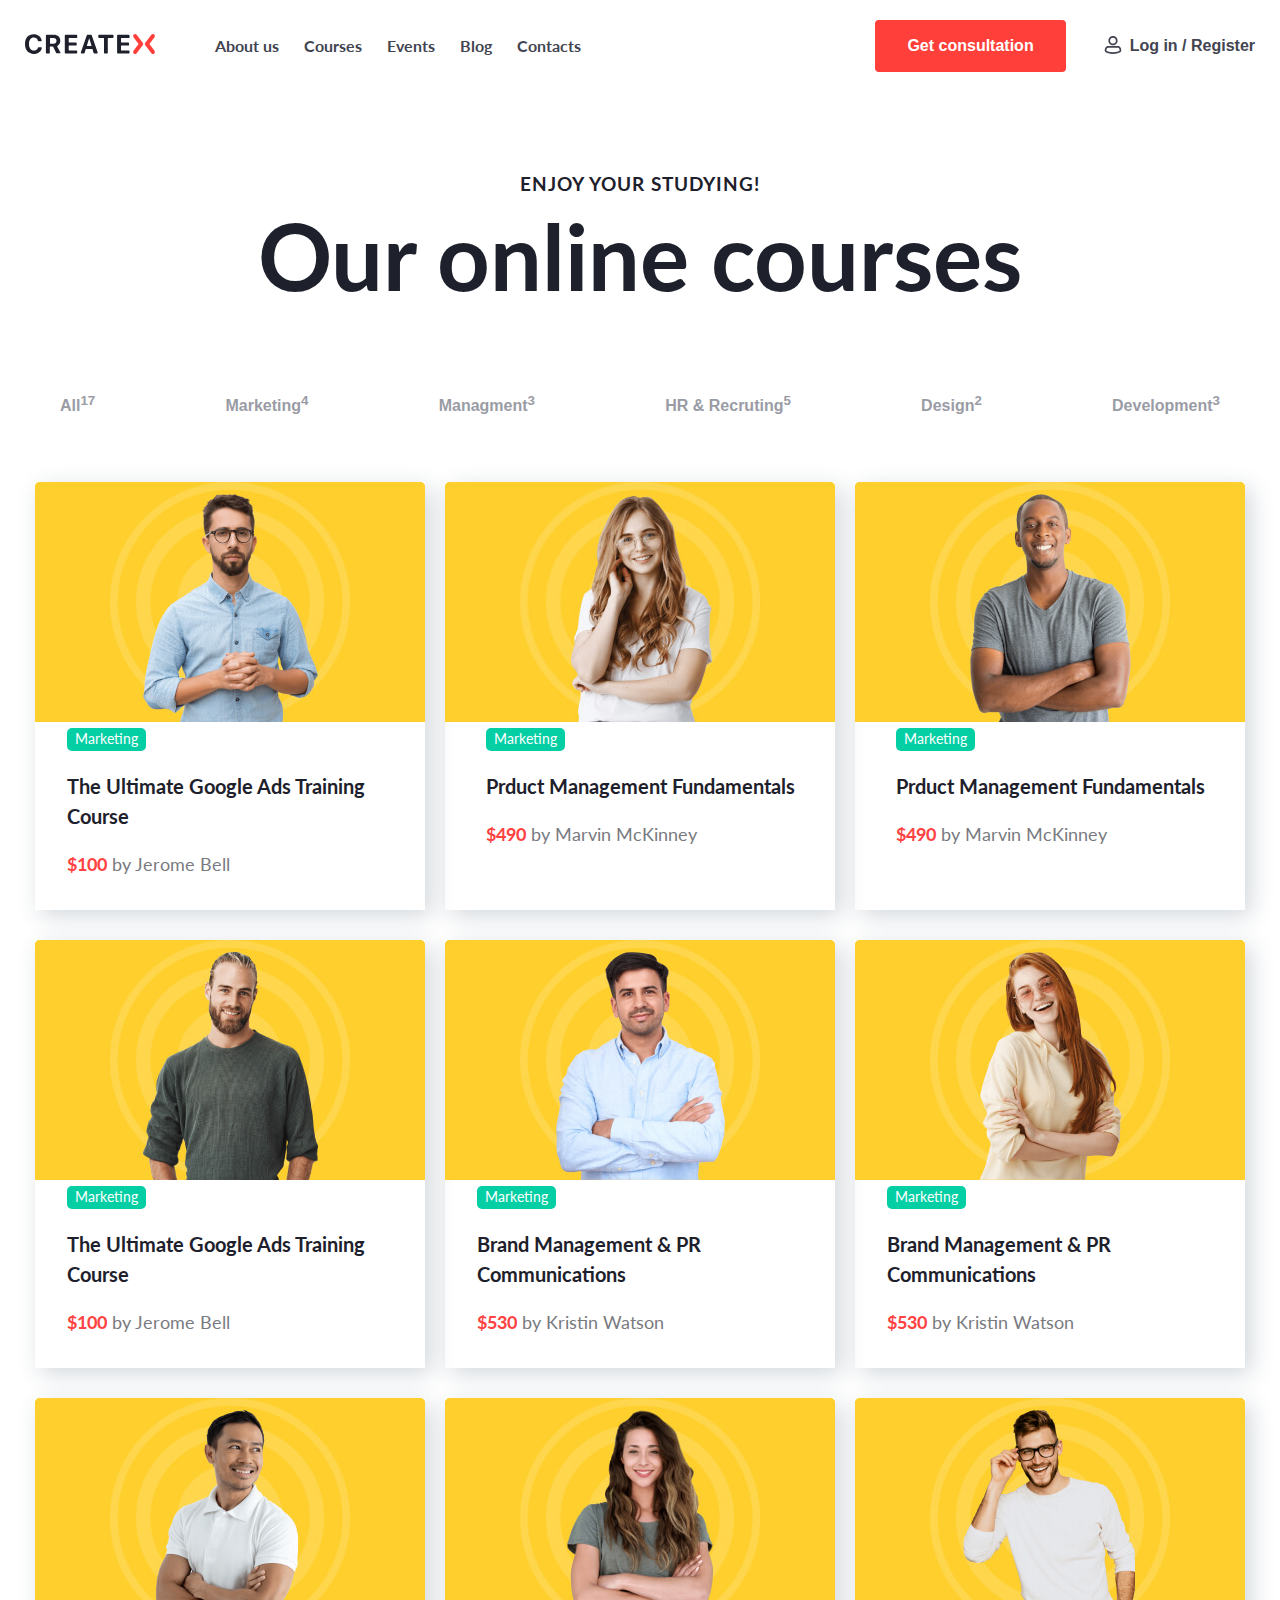
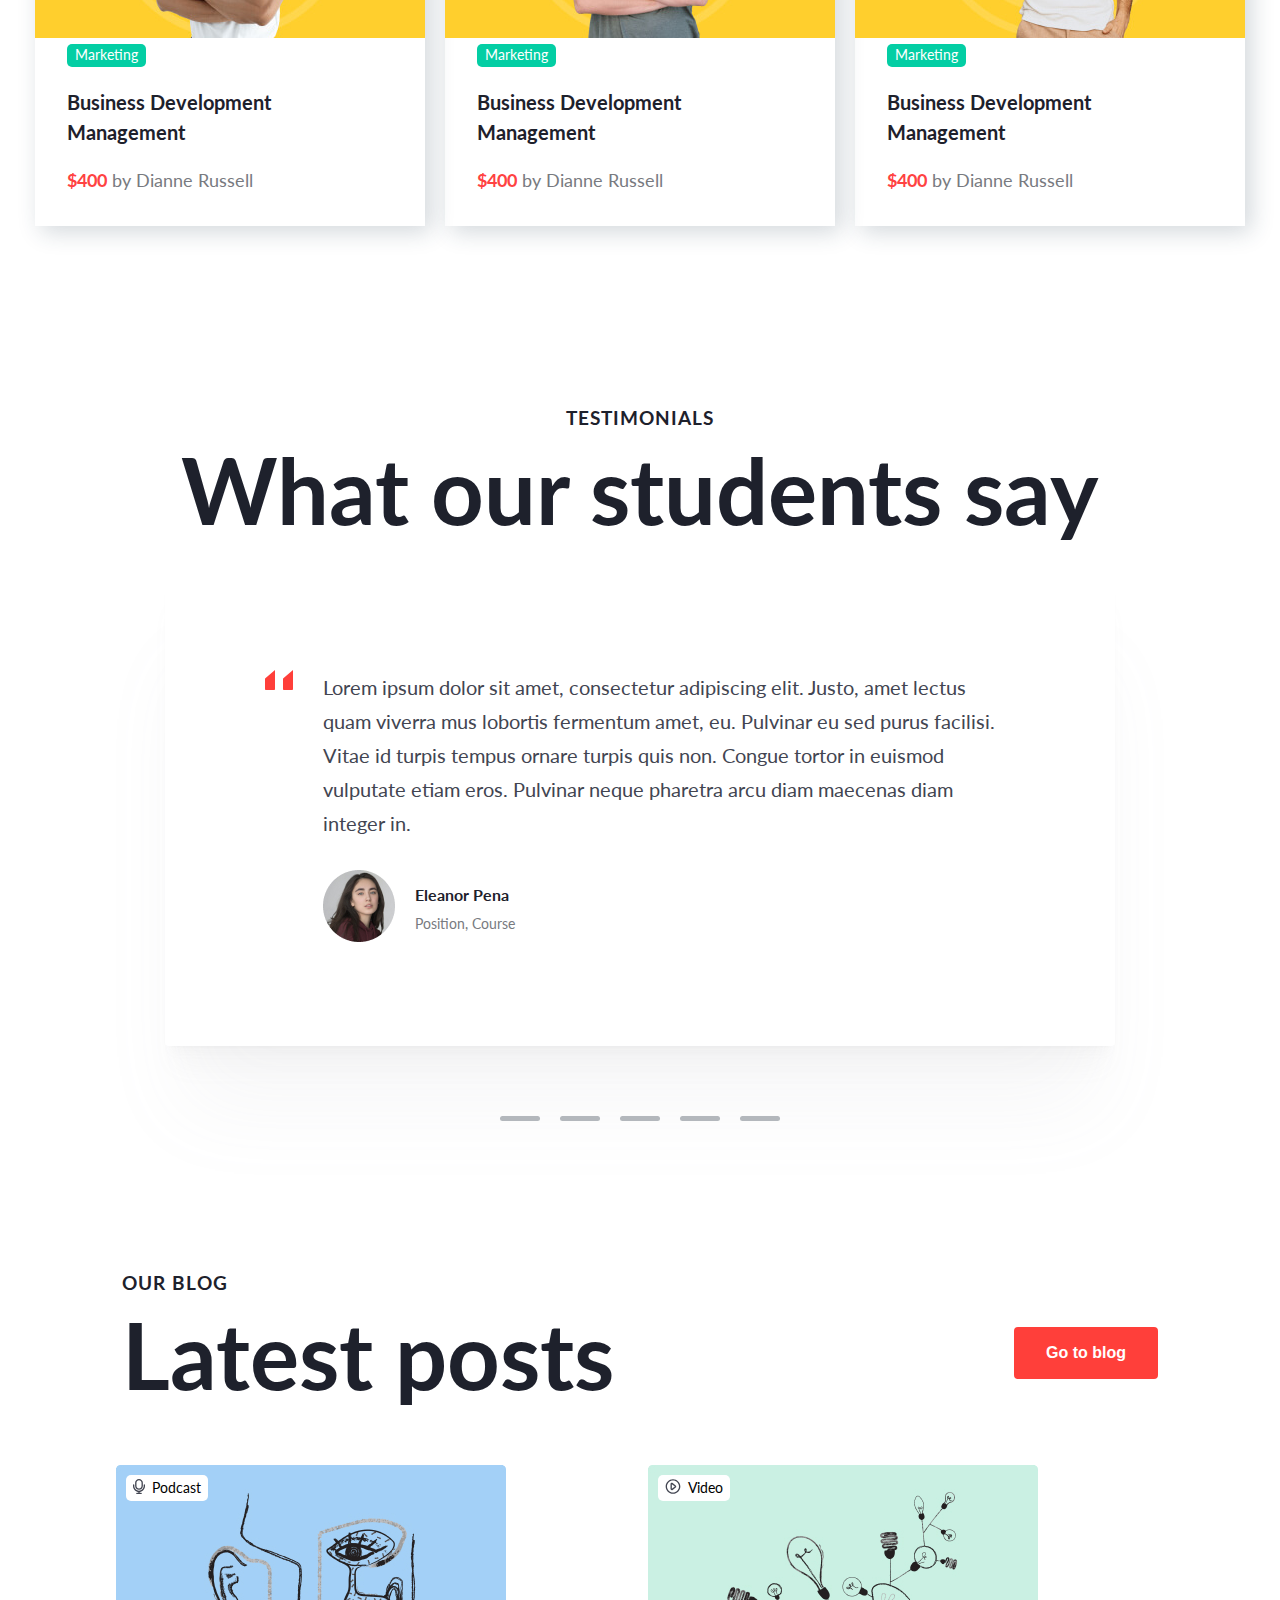
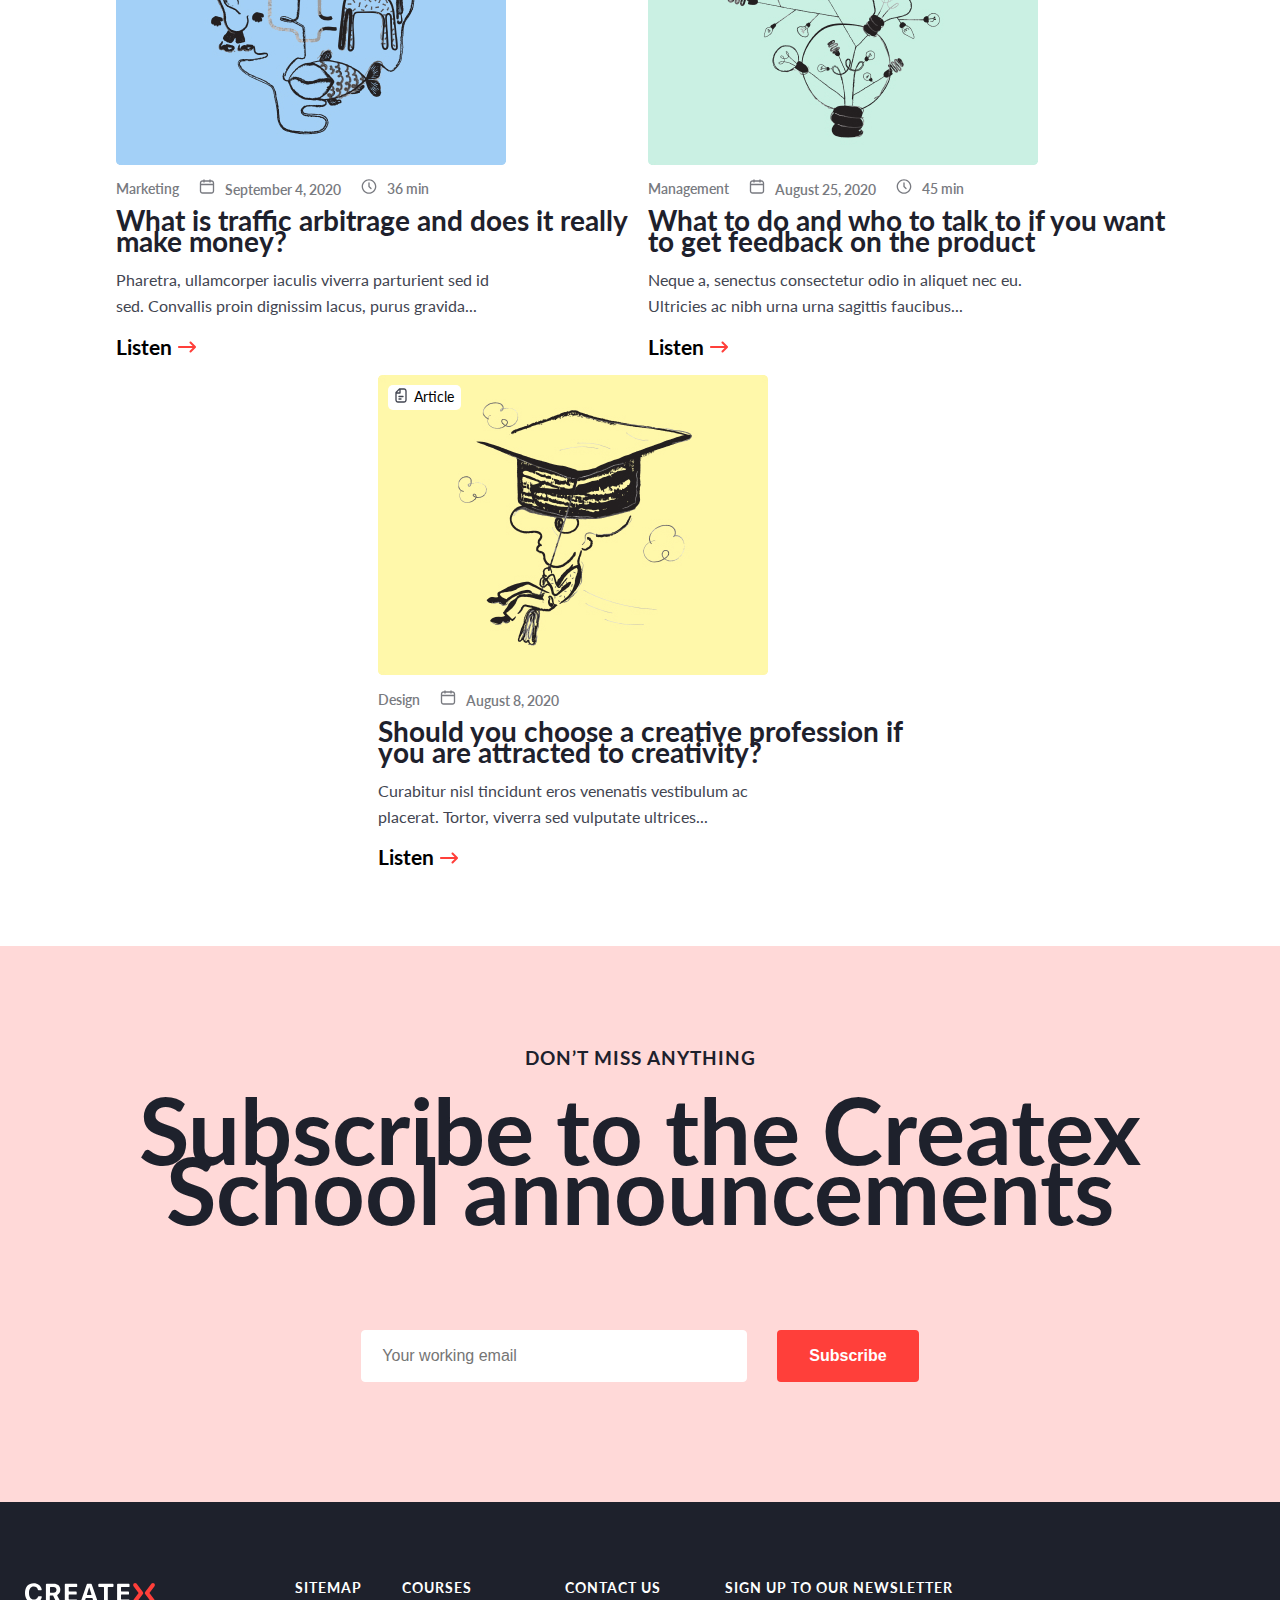
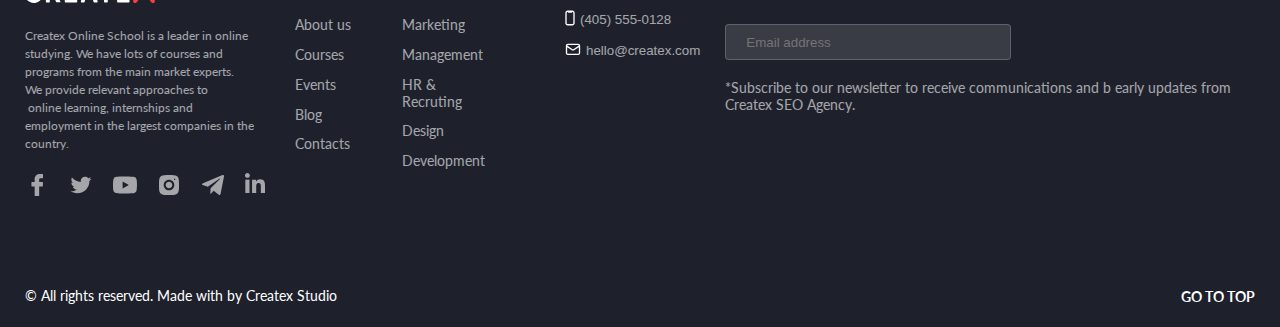
==== commit 8c67b0b5: "commit" ====
--- a/secondpage.html
+++ b/secondpage.html
@@ -36,7 +36,7 @@
                             </svg>
                     </div>
                     <div class="header_navbar">
-                        <a href="http://127.0.0.1:5500/index.html" class="header_link">About Us</a>
+                        <a href="http://127.0.0.1:5500/index.html" class="header_link">About us</a>
                         <a href="http://127.0.0.1:5500/secondpage.html" class="header_link">Courses</a>
                         <a href="#" class="header_link">Events</a>
                         <a href="#" class="header_link">Blog</a>
@@ -395,10 +395,10 @@
                                     </div>
                                 </div>
                                 <div class="posts_panel_title">
-                                    <h1>What to do and who to talk to if you want to get feedback on the product</h1>
+                                    <h1>What to do and who to talk to if you want <br> to get feedback on the product</h1>
                                 </div>
                                 <div class="posts_panel_subtitle">
-                                    <p>Neque a, senectus consectetur odio in aliquet nec eu. Ultricies ac nibh urna urna sagittis faucibus...</p>
+                                    <p>Neque a, senectus consectetur odio in aliquet nec eu. <br> Ultricies ac nibh urna urna sagittis faucibus...</p>
                                 </div>
                                 <div class="posts_panel_link">
                                     <div class="posts_panel_link_text">
@@ -442,10 +442,10 @@
                                     </div>
                                 </div>
                                 <div class="posts_panel_title">
-                                    <h1>Should you choose a creative profession if you are attracted to creativity?</h1>
+                                    <h1>Should you choose a creative profession if <br> you are attracted to creativity?</h1>
                                 </div>
                                 <div class="posts_panel_subtitle">
-                                    <p>Curabitur nisl tincidunt eros venenatis vestibulum ac placerat. Tortor, viverra sed vulputate ultrices...</p>
+                                    <p>Curabitur nisl tincidunt eros venenatis vestibulum ac <br> placerat. Tortor, viverra sed vulputate ultrices...</p>
                                 </div>
                                 <div class="posts_panel_link">
                                     <div class="posts_panel_link_text">
--- a/style/main.css
+++ b/style/main.css
@@ -74,6 +74,12 @@
   align-items: center;
   justify-content: center;
   gap: 38px;
+}
+@media screen and (max-width: 1260px) {
+  .header_buttons {
+    gap: calc(
+           14px + 24 * ((100vw - 32px) / 940));
+  }
 }
 .header_button {
   position: relative;
@@ -207,6 +213,22 @@
     display: block;
   }
 }
+.banner_image svg {
+  width: 602px;
+}
+@media screen and (max-width: 1260px) {
+  .banner_image svg {
+    width: calc(
+           150px + 452 * ((100vw - 32px) / 940));
+  }
+}
+@media screen and (max-width: 980px) {
+  .banner_image svg {
+    display: flex;
+    align-items: center;
+    justify-content: center;
+  }
+}
 .banner::before {
   content: "";
   position: absolute;
@@ -238,6 +260,12 @@
   align-items: unset;
   justify-content: space-between;
   padding-top: 160px;
+}
+@media screen and (max-width: 1260px) {
+  .banner_row {
+    flex-direction: column;
+    gap: 50px;
+  }
 }
 .banner_button {
   position: relative;
@@ -283,11 +311,23 @@
   flex-direction: column;
   gap: 140px;
 }
+@media screen and (max-width: 980px) {
+  .banner_content {
+    text-align: center;
+  }
+}
 .banner_content_buttons {
   position: relative;
   display: flex;
   gap: 25px;
   color: #FF3F3A;
+}
+@media screen and (max-width: 980px) {
+  .banner_content_buttons {
+    display: flex;
+    align-items: center;
+    justify-content: center;
+  }
 }
 .banner_content_button {
   padding: 15px 33px;
@@ -297,6 +337,34 @@
   opacity: 1;
   color: #FF3F3A;
   transition: all 0.2s ease-in-out;
+  padding-top: 15px;
+  padding-bottom: 15px;
+  padding-left: 33px;
+  padding-right: 33px;
+}
+@media screen and (max-width: 1260px) {
+  .banner_content_button {
+    padding-top: calc(
+           8px + 7 * ((100vw - 32px) / 940));
+  }
+}
+@media screen and (max-width: 1260px) {
+  .banner_content_button {
+    padding-bottom: calc(
+           8px + 7 * ((100vw - 32px) / 940));
+  }
+}
+@media screen and (max-width: 1260px) {
+  .banner_content_button {
+    padding-left: calc(
+           13px + 20 * ((100vw - 32px) / 940));
+  }
+}
+@media screen and (max-width: 1260px) {
+  .banner_content_button {
+    padding-right: calc(
+           13px + 20 * ((100vw - 32px) / 940));
+  }
 }
 @media screen and (max-width: 980px) {
   .banner_content_button_button {
@@ -312,6 +380,23 @@
   display: flex;
   flex-wrap: wrap;
   margin-top: 165px;
+}
+@media screen and (max-width: 1260px) {
+  .info_banner {
+    flex-direction: column;
+  }
+  .info_banner:not(:last-child) {
+    padding-right: 66px;
+    margin-right: 66px;
+  }
+  .info_banner::before {
+    position: absolute;
+    content: "";
+    right: 0;
+    width: 8px;
+    height: 8px;
+    border-radius: 50%;
+  }
 }
 .info_card {
   display: flex;
@@ -333,21 +418,67 @@
   border-radius: 50%;
   background-color: #FF3F3A;
 }
+@media screen and (max-width: 1260px) {
+  .info_card {
+    padding-right: 66px;
+    margin-right: 66px;
+  }
+  .info_card::before {
+    position: absolute;
+    content: "";
+    right: 0;
+    width: 8px;
+    height: 8px;
+    border-radius: 50%;
+    background-color: #FF3F3A;
+  }
+}
 .info_number {
   font-weight: 900;
   font-size: 46px;
   line-height: 130%;
   color: #1E212C;
+  font-size: 46px;
+}
+@media screen and (max-width: 1260px) {
+  .info_number {
+    font-size: calc(
+           12px + 34 * ((100vw - 32px) / 940));
+  }
 }
 .info_text {
   font-weight: 400;
   font-size: 16px;
   line-height: 160%;
   color: #1E212C;
+  font-size: 16px;
+}
+@media screen and (max-width: 1260px) {
+  .info_text {
+    font-size: calc(
+           4px + 12 * ((100vw - 32px) / 940));
+  }
 }
 
 .context {
   position: relative;
+}
+.context_image {
+  width: 705px;
+}
+@media screen and (max-width: 1260px) {
+  .context_image {
+    width: calc(
+           105px + 600 * ((100vw - 32px) / 940));
+  }
+}
+@media screen and (max-width: 1200px) {
+  .context_content {
+    display: flex;
+    align-items: start;
+    justify-content: center;
+    flex-direction: column;
+  }
 }
 .context_row {
   display: flex;
@@ -356,21 +487,42 @@
   gap: 100px;
   margin: 200px 0 200px 0;
 }
+@media screen and (max-width: 1200px) {
+  .context_row {
+    flex-direction: column;
+    display: flex;
+    align-items: center;
+    justify-content: center;
+    gap: 50px;
+  }
+}
 .context_small_title {
   font-weight: 700;
-  font-size: 16px;
   line-height: 150%;
   letter-spacing: 1px;
   text-transform: uppercase;
   color: #1E212C;
   margin-bottom: 30px;
+  font-size: 16px;
+}
+@media screen and (max-width: 1260px) {
+  .context_small_title {
+    font-size: calc(
+           6px + 10 * ((100vw - 32px) / 940));
+  }
 }
 .context_big_title {
   font-weight: 900;
-  font-size: 46px;
   line-height: 130%;
   color: #1E212C;
   margin-bottom: 50px;
+  font-size: 46px;
+}
+@media screen and (max-width: 1260px) {
+  .context_big_title {
+    font-size: calc(
+           26px + 20 * ((100vw - 32px) / 940));
+  }
 }
 .context_subtitles {
   margin-bottom: 50px;
@@ -389,6 +541,7 @@
 
 .course_info {
   margin-bottom: 180px;
+  flex-wrap: wrap;
 }
 .course_info_row {
   display: flex;
@@ -396,6 +549,19 @@
   justify-content: space-between;
   gap: 20px;
 }
+@media screen and (max-width: 510px) {
+  .course_info_row {
+    display: flex;
+    align-items: center;
+    justify-content: center;
+  }
+}
+@media screen and (max-width: 1020px) {
+  .course_info_row {
+    flex-direction: column;
+    width: 100%;
+  }
+}
 .course_info_row_center {
   display: flex;
   flex-direction: column;
@@ -422,13 +588,19 @@
 .block_info {
   display: flex;
   align-items: center;
-  justify-content: space-between;
+  justify-content: unset;
   position: relative;
   box-shadow: 6px 6px 22px 0px rgba(34, 60, 80, 0.2);
   transition: all 0.4s ease-in-out;
 }
+@media screen and (max-width: 510px) {
+  .block_info {
+    flex-direction: column;
+  }
+}
 .block_info_second {
   flex-direction: column;
+  width: 390px;
 }
 .block_info_image {
   height: 214px;
@@ -447,6 +619,10 @@
   height: 23px;
   text-align: center;
   margin-bottom: 20px;
+  font-weight: 400;
+  font-size: 14px;
+  line-height: 150%;
+  color: #FFFFFF;
 }
 .block_info_content_title {
   font-weight: 700;
@@ -484,18 +660,40 @@
   display: flex;
   align-items: center;
   justify-content: space-between;
+  margin-bottom: 25px;
+}
+@media screen and (max-width: 510px) {
+  .course_types_second_row {
+    display: flex;
+    align-items: center;
+    justify-content: center;
+  }
 }
 .course_types_row {
   display: flex;
   align-items: center;
   justify-content: space-between;
-  gap: 500px;
-}
-.course_types_row_row {
-  display: flex;
-  align-items: center;
-  justify-content: space-between;
-  gap: 700px;
+  gap: 400px;
+}
+@media screen and (max-width: 1260px) {
+  .course_types_row {
+    gap: calc(
+           50px + 350 * ((100vw - 32px) / 940));
+  }
+}
+@media screen and (max-width: 510px) {
+  .course_types_row {
+    display: flex;
+    align-items: center;
+    justify-content: center;
+  }
+}
+@media screen and (max-width: 900px) {
+  .course_types_row {
+    flex-direction: column;
+    gap: 0;
+    text-align: center;
+  }
 }
 
 .benefits {
@@ -503,6 +701,7 @@
   align-items: center;
   justify-content: center;
   flex-direction: column;
+  flex-wrap: wrap;
 }
 .benefits_title {
   display: flex;
@@ -515,6 +714,19 @@
   align-items: center;
   justify-content: space-between;
   margin-bottom: 70px;
+  flex-wrap: wrap;
+  margin-bottom: 70px;
+}
+@media screen and (max-width: 1260px) {
+  .benefits_info {
+    margin-bottom: calc(
+           5px + 65 * ((100vw - 32px) / 940));
+  }
+}
+@media screen and (max-width: 870px) {
+  .benefits_info {
+    flex-direction: column;
+  }
 }
 .benefits_info_button {
   display: flex;
@@ -523,6 +735,11 @@
   gap: 15px;
   border: 2px solid transparent;
   color: #9A9CA5;
+}
+@media screen and (max-width: 970px) {
+  .benefits_info_button {
+    flex-direction: column;
+  }
 }
 .benefits_info_button:hover {
   border: 2px solid #FF3F3A;
@@ -539,15 +756,49 @@
   align-items: center;
   justify-content: space-between;
 }
+@media screen and (max-width: 970px) {
+  .benefits_desc_row {
+    flex-direction: column;
+  }
+  .benefits_desc_row_image {
+    width: 600px;
+  }
+}
+@media screen and (max-width: 970px) and (max-width: 1260px) {
+  .benefits_desc_row_image {
+    width: calc(
+           150px + 450 * ((100vw - 32px) / 940));
+  }
+}
+@media screen and (max-width: 970px) and (max-width: 980px) {
+  .benefits_desc_row_image {
+    display: flex;
+    align-items: center;
+    justify-content: center;
+  }
+}
 .benefits_desc_row_text_title {
   text-transform: none;
+  font-size: 16px;
+}
+@media screen and (max-width: 1260px) {
+  .benefits_desc_row_text_title {
+    font-size: calc(
+           6px + 10 * ((100vw - 32px) / 940));
+  }
 }
 .benefits_desc_row_text_subtitle {
   width: 70%;
   font-weight: 400;
-  font-size: 16px;
   line-height: 160%;
   color: #424551;
+  font-size: 16px;
+}
+@media screen and (max-width: 1260px) {
+  .benefits_desc_row_text_subtitle {
+    font-size: calc(
+           6px + 10 * ((100vw - 32px) / 940));
+  }
 }
 
 .footer {
@@ -563,8 +814,27 @@
   justify-content: space-between;
   padding: 80px 0 50px 0;
 }
+@media screen and (max-width: 750px) {
+  .footer_content {
+    flex-direction: column;
+    display: flex;
+    align-items: center;
+    justify-content: center;
+    gap: 20px;
+  }
+}
 .footer_content_socialmedia {
   margin-right: 30px;
+}
+@media screen and (max-width: 750px) {
+  .footer_content_socialmedia {
+    flex-direction: column;
+    display: flex;
+    align-items: center;
+    justify-content: center;
+    gap: 20px;
+    margin-bottom: 20px;
+  }
 }
 .footer_content_socialmedia_icons {
   display: flex;
@@ -608,6 +878,11 @@
   color: #fff;
   opacity: 0.6;
 }
+@media screen and (max-width: 750px) {
+  .footer_content_socialmedia_text {
+    display: none;
+  }
+}
 .footer_content_map {
   display: flex;
   align-items: start;
@@ -616,6 +891,16 @@
   color: #fff;
   margin-right: 40px;
   gap: 13px;
+}
+@media screen and (max-width: 1030px) {
+  .footer_content_map {
+    margin-right: 15px;
+  }
+}
+@media screen and (max-width: 915px) {
+  .footer_content_map {
+    display: none;
+  }
 }
 .footer_content_map_text {
   font-weight: 700;
@@ -635,7 +920,19 @@
   align-items: start;
   justify-content: center;
   flex-direction: column;
-  margin: 0 40px 0 40px;
+  margin: 0 0 0 40px;
+}
+@media screen and (max-width: 1030px) {
+  .footer_content_contact {
+    margin: 0 20px 0 0;
+  }
+}
+@media screen and (max-width: 750px) {
+  .footer_content_contact {
+    display: flex;
+    align-items: center;
+    justify-content: center;
+  }
 }
 .footer_content_contact_button {
   display: flex;
@@ -656,6 +953,27 @@
   letter-spacing: 1px;
   text-transform: uppercase;
   color: #FFFFFF;
+}
+@media screen and (max-width: 750px) {
+  .footer_content_contact_text {
+    display: flex;
+    align-items: center;
+    justify-content: center;
+    margin-top: 20px;
+  }
+}
+.footer_content_register {
+  margin-left: 20px;
+}
+@media screen and (max-width: 750px) {
+  .footer_content_register {
+    flex-direction: column;
+    display: flex;
+    align-items: center;
+    justify-content: center;
+    gap: 20px;
+    margin-bottom: 20px;
+  }
 }
 .footer_content_register_panel {
   padding-left: 20px;
@@ -665,8 +983,12 @@
   border: 1px solid rgba(255, 255, 255, 0.2);
   border-radius: 4px;
   color: #fff;
-  margin-top: 20px;
-  margin-bottom: 20px;
+  margin: 20px 0;
+}
+@media screen and (max-width: 750px) {
+  .footer_content_register_panel {
+    margin: 10px 0;
+  }
 }
 .footer_content_register_panel:active {
   border: none;
@@ -681,7 +1003,6 @@
 .footer_desc::before {
   position: absolute;
   content: "";
-  width: calc(100% + 335px);
   height: 60px;
   background: #fff;
   opacity: 0.05;
@@ -702,6 +1023,11 @@
   position: relative;
   padding: 100px;
   margin: 70px 0 50px 0;
+}
+@media screen and (max-width: 930px) {
+  .events {
+    padding: 40px;
+  }
 }
 .events::before {
   content: "";
@@ -738,6 +1064,12 @@
   border-radius: 4px;
   transition: all 0.2s ease-in-out;
 }
+@media screen and (max-width: 750px) {
+  .events_info_panel {
+    flex-direction: column;
+    gap: 15px;
+  }
+}
 .events_info_panel:hover {
   box-shadow: 0px 80px 80px -20px rgba(255, 63, 58, 0.16), 0px 30px 24px -10px rgba(255, 63, 58, 0.1), 0px 12px 10px -6px rgba(255, 63, 58, 0.08), 0px 4px 4px -4px rgba(30, 33, 44, 0.05);
   border-radius: 4px;
@@ -747,6 +1079,11 @@
   align-items: center;
   justify-content: center;
   gap: 10px;
+}
+@media screen and (max-width: 750px) {
+  .events_info_date {
+    align-items: flex-start;
+  }
 }
 .events_info_date_day {
   font-weight: 900;
@@ -800,17 +1137,60 @@
   justify-content: center;
   gap: 30px;
 }
+@media screen and (max-width: 590px) {
+  .events_explore {
+    flex-direction: column;
+  }
+}
+.events_explore_title {
+  font-weight: 700;
+  line-height: 110%;
+  align-items: center;
+  color: #1E212C;
+  font-size: 28px;
+}
+@media screen and (max-width: 1260px) {
+  .events_explore_title {
+    font-size: calc(
+           10px + 18 * ((100vw - 32px) / 940));
+  }
+}
 
 .certificate {
   display: flex;
   align-items: center;
   justify-content: center;
+}
+.certificate_image {
+  width: 825px;
+}
+@media screen and (max-width: 1260px) {
+  .certificate_image {
+    width: calc(
+           125px + 700 * ((100vw - 32px) / 940));
+  }
 }
 .certificate_row {
   display: flex;
   align-items: start;
   justify-content: space-between;
   gap: 100px;
+  gap: 100px;
+}
+@media screen and (max-width: 1260px) {
+  .certificate_row {
+    gap: calc(
+           20px + 80 * ((100vw - 32px) / 940));
+  }
+}
+@media screen and (max-width: 1230px) {
+  .certificate_row {
+    flex-direction: column;
+    display: flex;
+    align-items: center;
+    justify-content: center;
+    gap: 50px;
+  }
 }
 .certificate_content {
   display: flex;
@@ -868,16 +1248,17 @@
 }
 
 .members_info {
-  flex-wrap: wrap;
   background: #F4F5F7;
   padding-bottom: 150px;
+  flex-wrap: wrap;
+  flex-basis: 400px;
 }
 .members_info_row {
   display: flex;
   align-items: center;
   justify-content: center;
-  flex-wrap: wrap;
   gap: 25px;
+  margin-top: 20px;
 }
 @media screen and (max-width: 1200px) {
   .members_info_row {
@@ -929,6 +1310,12 @@
 .students_opinion {
   margin: 150px;
 }
+@media screen and (max-width: 1260px) {
+  .students_opinion {
+    margin: calc(
+           30px + 120 * ((100vw - 32px) / 940));
+  }
+}
 .students_opinion_section {
   width: 40px;
   height: 5px;
@@ -954,11 +1341,22 @@
   border-radius: 4px;
   padding: 100px;
 }
+@media screen and (max-width: 835px) {
+  .students_opinion_content_row {
+    padding: 10px;
+  }
+}
 .students_opinion_content_text {
   font-weight: 400;
-  font-size: 20px;
   line-height: 170%;
   color: #424551;
+  font-size: 20px;
+}
+@media screen and (max-width: 1260px) {
+  .students_opinion_content_text {
+    font-size: calc(
+           8px + 12 * ((100vw - 32px) / 940));
+  }
 }
 .students_opinion_content_desc {
   display: flex;
@@ -1035,6 +1433,12 @@
   margin-top: 40px;
   z-index: 5;
 }
+@media screen and (max-width: 600px) {
+  .register_panel {
+    flex-direction: column;
+    gap: 15px;
+  }
+}
 
 .placeholder {
   font-weight: 400;
@@ -1045,12 +1449,19 @@
 .posts {
   margin-top: 30px;
   margin-bottom: 80px;
+  flex-wrap: wrap;
 }
 .posts_row {
   display: flex;
   align-items: center;
   justify-content: center;
   gap: 20px;
+  flex-wrap: wrap;
+}
+@media screen and (max-width: 1235px) {
+  .posts_row {
+    flex-direction: column;
+  }
 }
 .posts_panel {
   display: flex;
@@ -1127,15 +1538,6 @@
   gap: 20px;
   margin-top: 10px;
 }
-.posts_panel_info:not(:last-child):before {
-  position: absolute;
-  content: "";
-  right: 0;
-  width: 8px;
-  height: 8px;
-  border-radius: 50%;
-  background-color: #787A80;
-}
 
 .courses_title {
   margin-top: 100px;
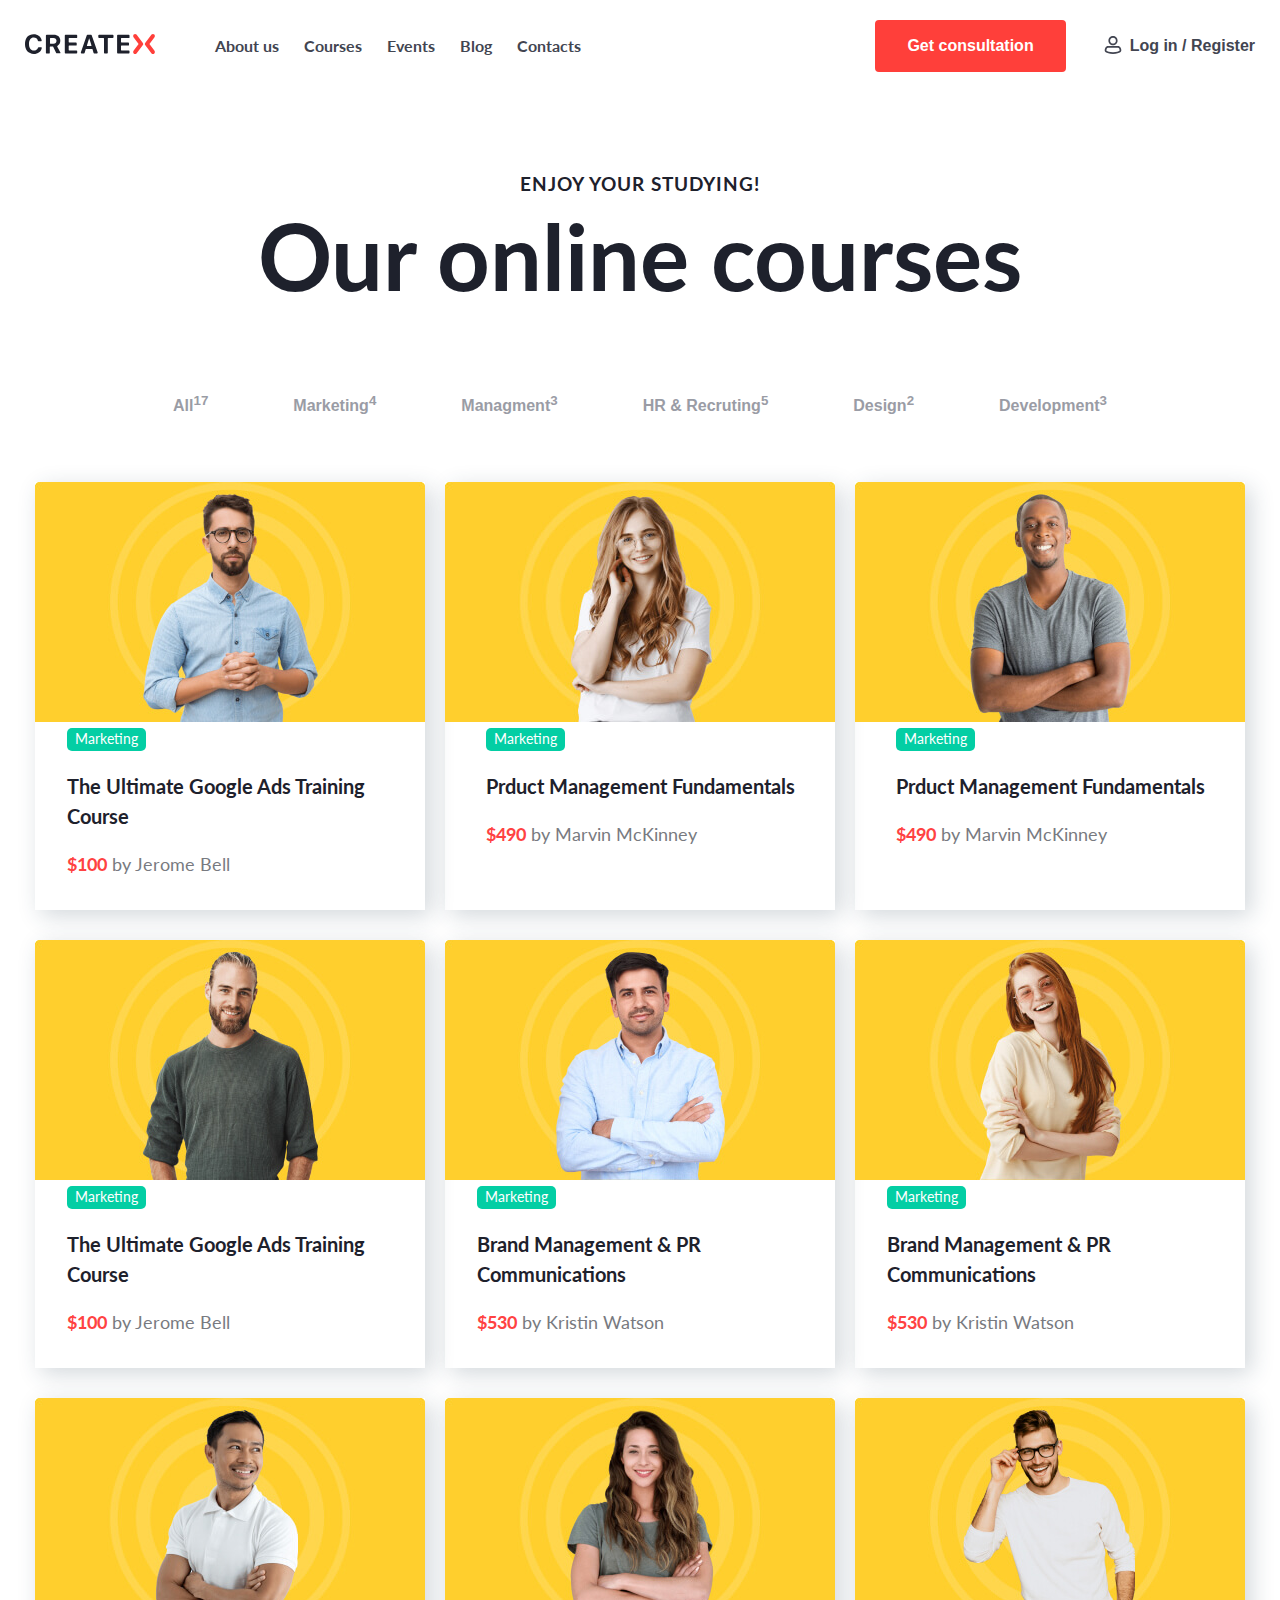
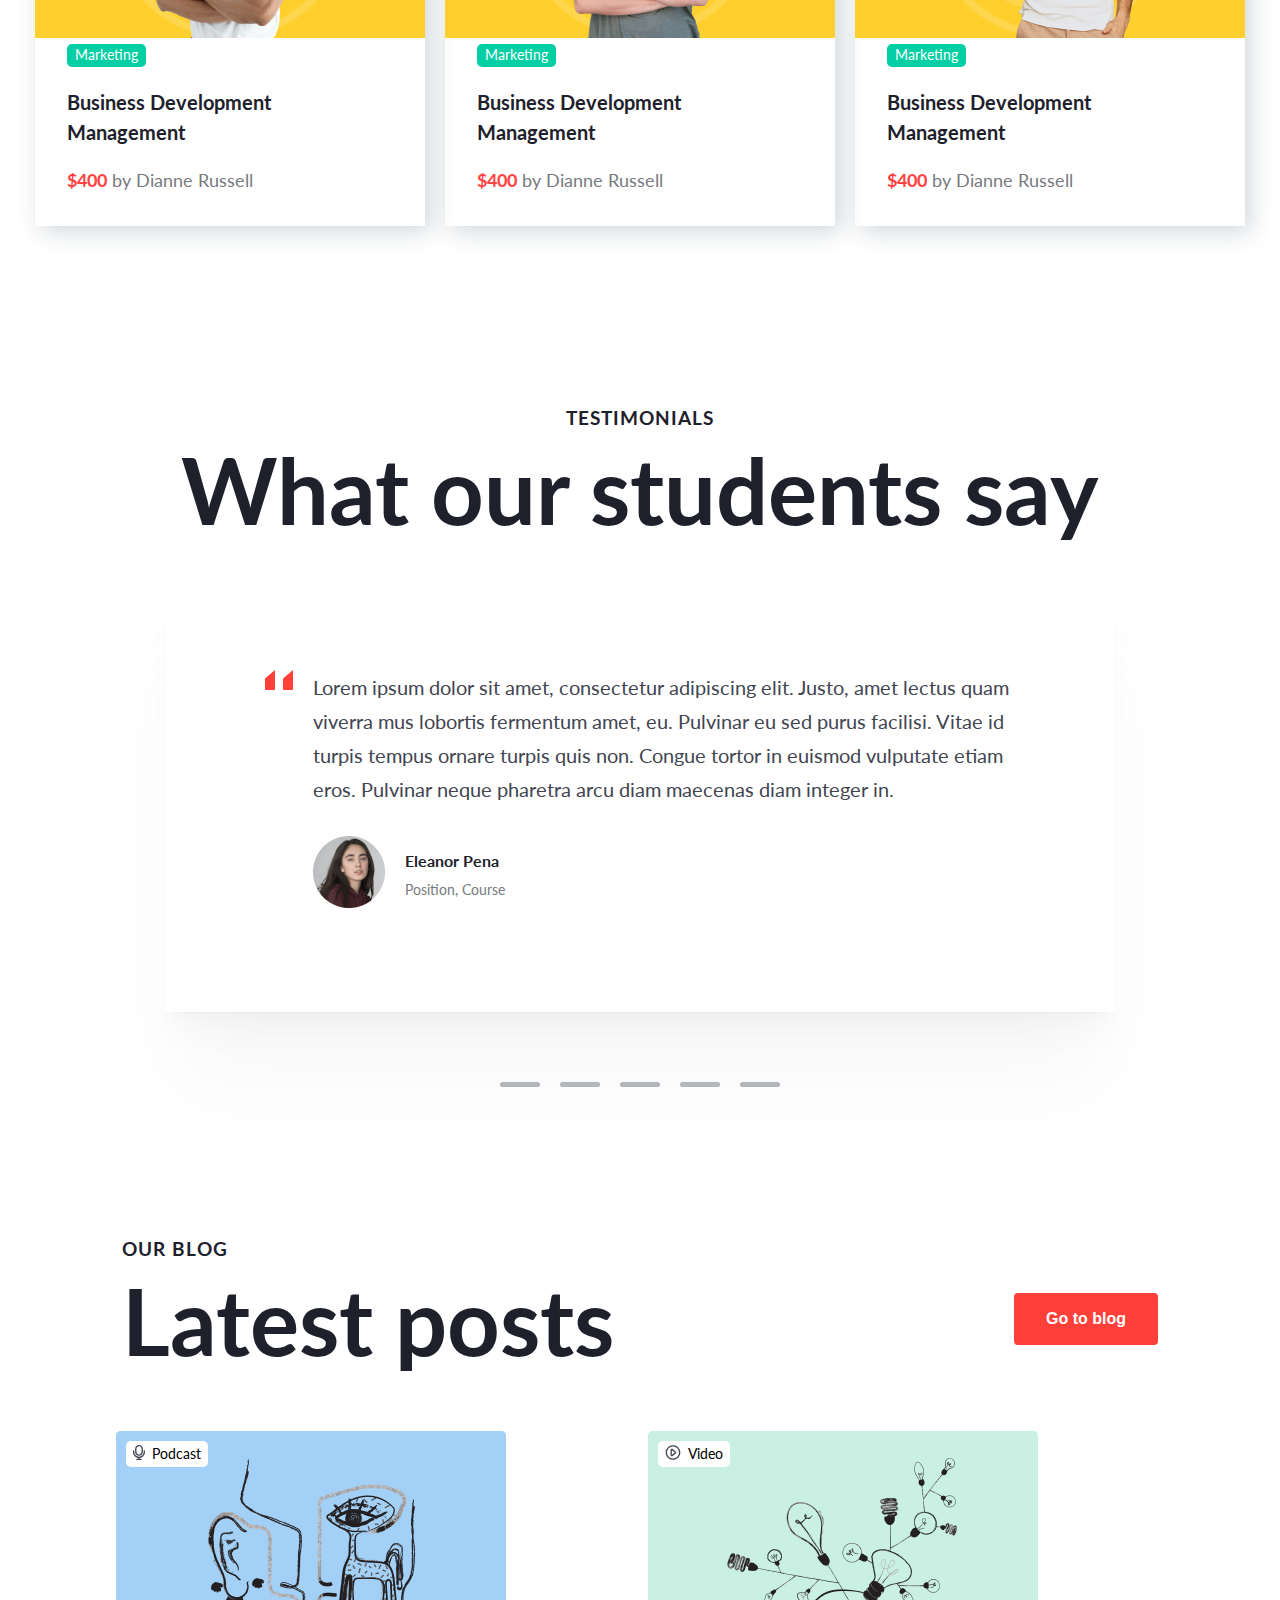
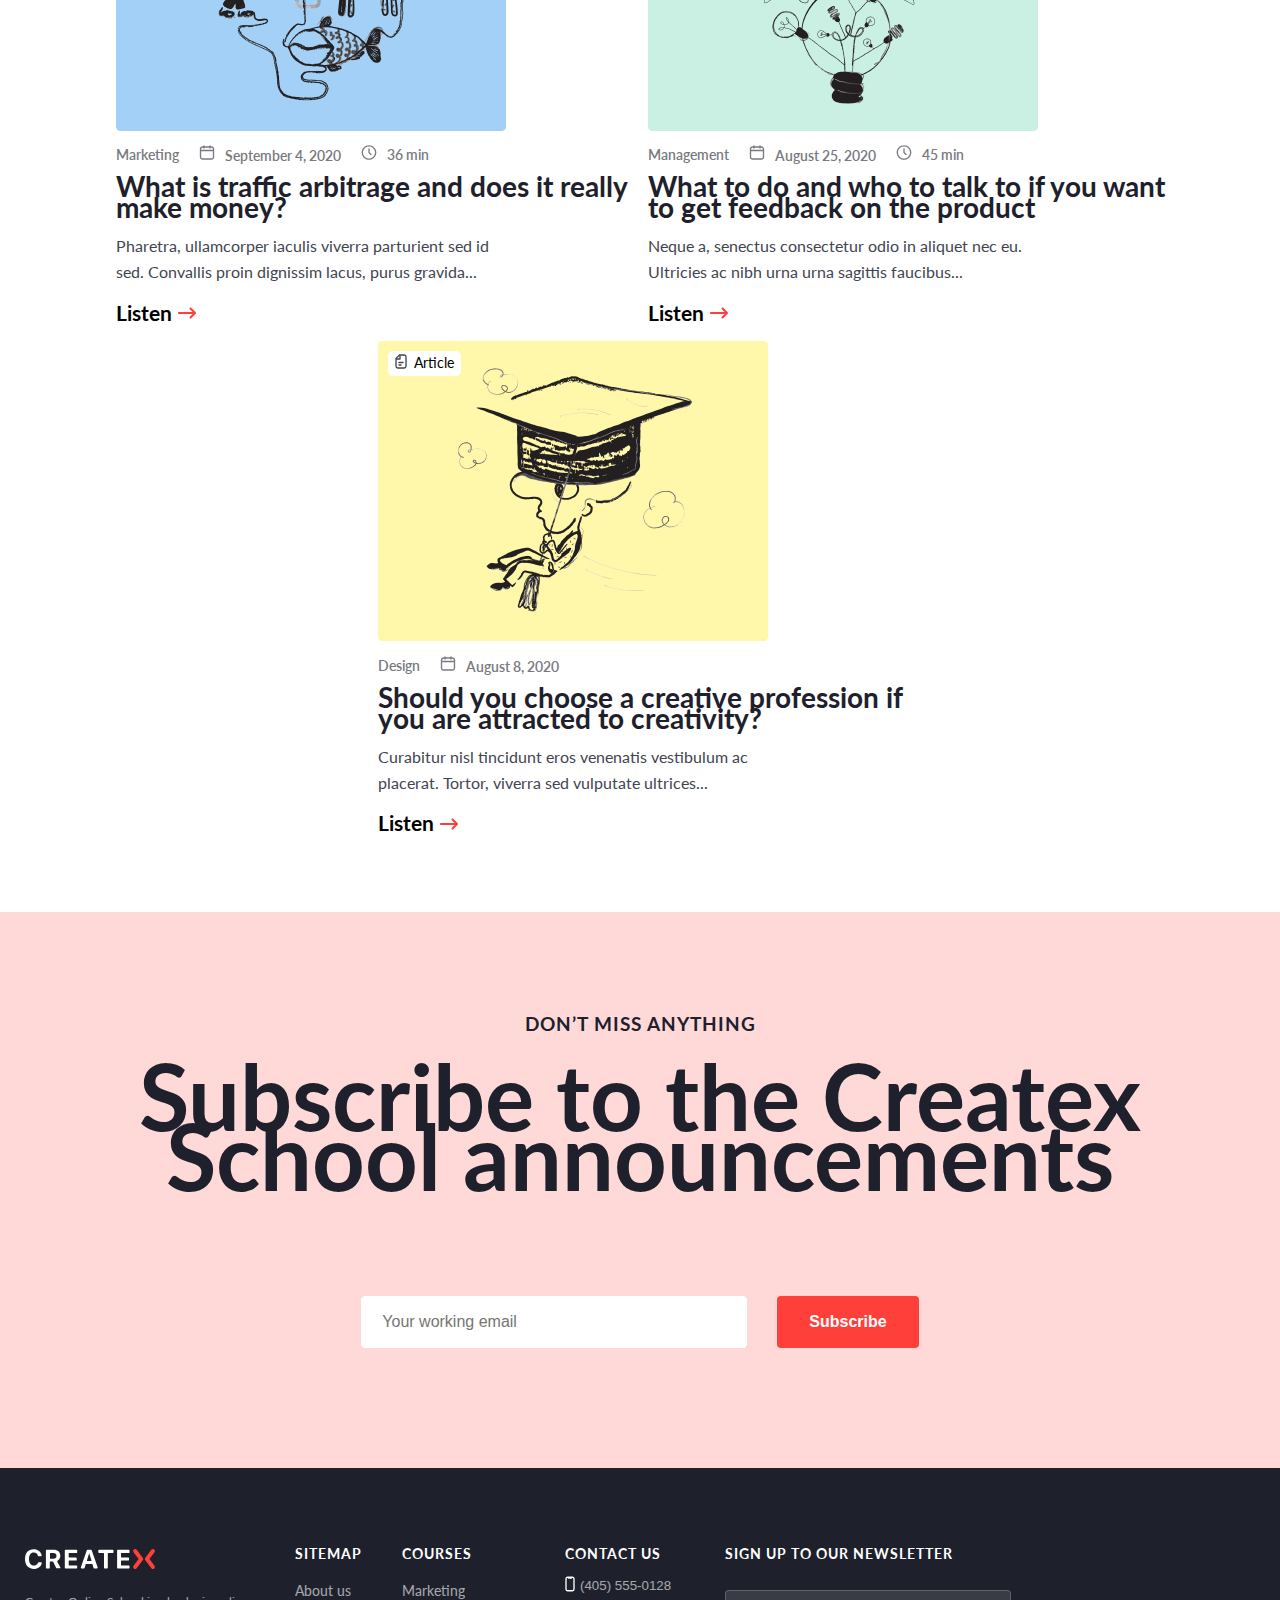
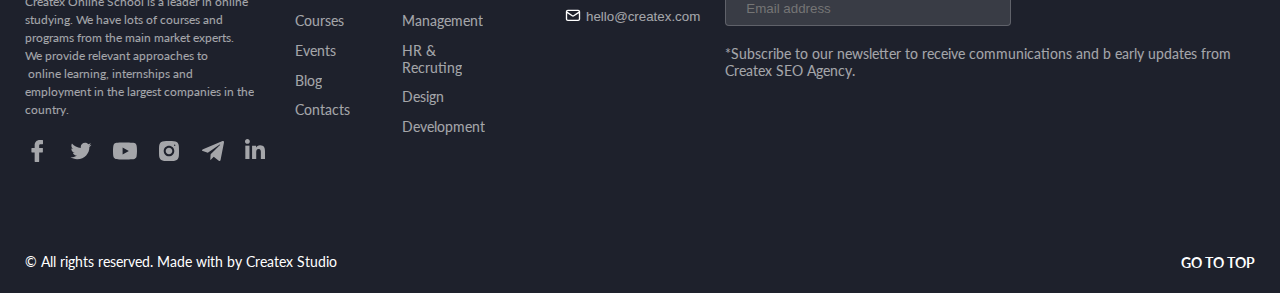
==== commit a0f2c606: "fixed it" ====
--- a/secondpage.html
+++ b/secondpage.html
@@ -82,25 +82,29 @@
                         </div>
                     </div>
                    <div class="courses_choice">
-                    <button class="banner_content_button benefits_info_button">
-                        <span class="header_button_text benefits_info_text">All<sup>17</sup></span>
-                    </button>
-                    <button class="banner_content_button benefits_info_button">
-                        <span class="header_button_text benefits_info_text">Marketing<sup>4</sup>
-                        </span>
-                    </button>
-                    <button class="banner_content_button benefits_info_button">
-                        <span class="header_button_text benefits_info_text">Managment<sup>3</sup></span>
-                    </button>
-                    <button class="banner_content_button benefits_info_button">
-                        <span class="header_button_text banner_content_text">HR & Recruting<sup>5</sup></span>
-                    </button>
-                    <button class="banner_content_button benefits_info_button">
-                        <span class="header_button_text banner_content_text">Design<sup>2</sup></span>
-                    </button>
-                    <button class="banner_content_button benefits_info_button">
-                        <span class="header_button_text banner_content_text">Development<sup>3</sup></span>
-                    </button>
+                    <div class="courses_choice_left">
+                        <button class="banner_content_button benefits_info_button">
+                            <span class="header_button_text benefits_info_text">All<sup>17</sup></span>
+                        </button>
+                        <button class="banner_content_button benefits_info_button">
+                            <span class="header_button_text benefits_info_text">Marketing<sup>4</sup>
+                            </span>
+                        </button>
+                        <button class="banner_content_button benefits_info_button">
+                            <span class="header_button_text benefits_info_text">Managment<sup>3</sup></span>
+                        </button>
+                    </div>
+                    <div class="courses_choice_right">
+                        <button class="banner_content_button benefits_info_button">
+                            <span class="header_button_text banner_content_text">HR & Recruting<sup>5</sup></span>
+                        </button>
+                        <button class="banner_content_button benefits_info_button">
+                            <span class="header_button_text banner_content_text">Design<sup>2</sup></span>
+                        </button>
+                        <button class="banner_content_button benefits_info_button">
+                            <span class="header_button_text banner_content_text">Development<sup>3</sup></span>
+                        </button>
+                    </div>
                    </div>
                 </div>
             </section>
--- a/style/main.css
+++ b/style/main.css
@@ -130,18 +130,11 @@
 .header_button_text {
   font-weight: 700;
   font-size: 16px;
-  font-size: 16px;
 }
 @media screen and (max-width: 1260px) {
   .header_button_text {
     font-size: calc(
-           4px + 12 * ((100vw - 32px) / 940));
-  }
-}
-@media screen and (max-width: 1260px) {
-  .header_button_text {
-    font-size: calc(
-           4px + 12 * ((100vw - 32px) / 940));
+           8px + 8 * ((100vw - 32px) / 940));
   }
 }
 .header_link {
@@ -472,6 +465,10 @@
            105px + 600 * ((100vw - 32px) / 940));
   }
 }
+.context_image img {
+  width: 100%;
+  height: 100%;
+}
 @media screen and (max-width: 1200px) {
   .context_content {
     display: flex;
@@ -567,15 +564,36 @@
   flex-direction: column;
   gap: 30px;
 }
+@media screen and (max-width: 400px) {
+  .course_info_row_center {
+    display: flex;
+    align-items: center;
+    justify-content: center;
+  }
+}
 .course_info_row_left {
   display: flex;
   flex-direction: column;
   gap: 30px;
 }
+@media screen and (max-width: 400px) {
+  .course_info_row_left {
+    display: flex;
+    align-items: center;
+    justify-content: center;
+  }
+}
 .course_info_row_right {
   display: flex;
   flex-direction: column;
   gap: 30px;
+}
+@media screen and (max-width: 400px) {
+  .course_info_row_right {
+    display: flex;
+    align-items: center;
+    justify-content: center;
+  }
 }
 
 .second_row {
@@ -708,20 +726,24 @@
   align-items: center;
   justify-content: center;
   flex-direction: column;
+  font-size: 16px;
+}
+@media screen and (max-width: 1260px) {
+  .benefits_title {
+    font-size: calc(
+           6px + 10 * ((100vw - 32px) / 940));
+  }
+}
+@media screen and (max-width: 465px) {
+  .benefits_title {
+    text-align: center;
+  }
 }
 .benefits_info {
   display: flex;
   align-items: center;
   justify-content: space-between;
   margin-bottom: 70px;
-  flex-wrap: wrap;
-  margin-bottom: 70px;
-}
-@media screen and (max-width: 1260px) {
-  .benefits_info {
-    margin-bottom: calc(
-           5px + 65 * ((100vw - 32px) / 940));
-  }
 }
 @media screen and (max-width: 870px) {
   .benefits_info {
@@ -760,18 +782,18 @@
   .benefits_desc_row {
     flex-direction: column;
   }
-  .benefits_desc_row_image {
-    width: 600px;
-  }
-}
-@media screen and (max-width: 970px) and (max-width: 1260px) {
-  .benefits_desc_row_image {
+}
+.benefits_desc_row_image svg {
+  width: 600px;
+}
+@media screen and (max-width: 1260px) {
+  .benefits_desc_row_image svg {
     width: calc(
-           150px + 450 * ((100vw - 32px) / 940));
-  }
-}
-@media screen and (max-width: 970px) and (max-width: 980px) {
-  .benefits_desc_row_image {
+           120px + 480 * ((100vw - 32px) / 940));
+  }
+}
+@media screen and (max-width: 980px) {
+  .benefits_desc_row {
     display: flex;
     align-items: center;
     justify-content: center;
@@ -1162,6 +1184,8 @@
   justify-content: center;
 }
 .certificate_image {
+  width: 100%;
+  height: 100%;
   width: 825px;
 }
 @media screen and (max-width: 1260px) {
@@ -1198,6 +1222,7 @@
   justify-content: start;
   flex-direction: column;
   gap: 35px;
+  margin-left: 10px;
 }
 .certificate_content_logos {
   display: flex;
@@ -1336,7 +1361,7 @@
   display: flex;
   align-items: flex-start;
   justify-content: center;
-  gap: 30px;
+  gap: 20px;
   box-shadow: 0px 80px 80px -20px rgba(154, 156, 165, 0.08), 0px 30px 24px -10px rgba(154, 156, 165, 0.05), 0px 12px 10px -6px rgba(154, 156, 165, 0.04), 0px 4px 4px -4px rgba(30, 33, 44, 0.03);
   border-radius: 4px;
   padding: 100px;
@@ -1344,6 +1369,11 @@
 @media screen and (max-width: 835px) {
   .students_opinion_content_row {
     padding: 10px;
+  }
+}
+@media screen and (max-width: 500px) {
+  .students_opinion_content_row {
+    gap: 10px;
   }
 }
 .students_opinion_content_text {
@@ -1545,6 +1575,24 @@
 .courses_choice {
   display: flex;
   align-items: center;
+  justify-content: center;
+  margin-top: 40px;
+  gap: 15px;
+}
+@media screen and (max-width: 1140px) {
+  .courses_choice {
+    flex-direction: column;
+  }
+}
+.courses_choice_left {
+  display: flex;
+  align-items: center;
   justify-content: space-between;
-  margin-top: 40px;
+  gap: 15px;
+}
+.courses_choice_right {
+  display: flex;
+  align-items: center;
+  justify-content: space-between;
+  gap: 15px;
 }/*# sourceMappingURL=main.css.map */